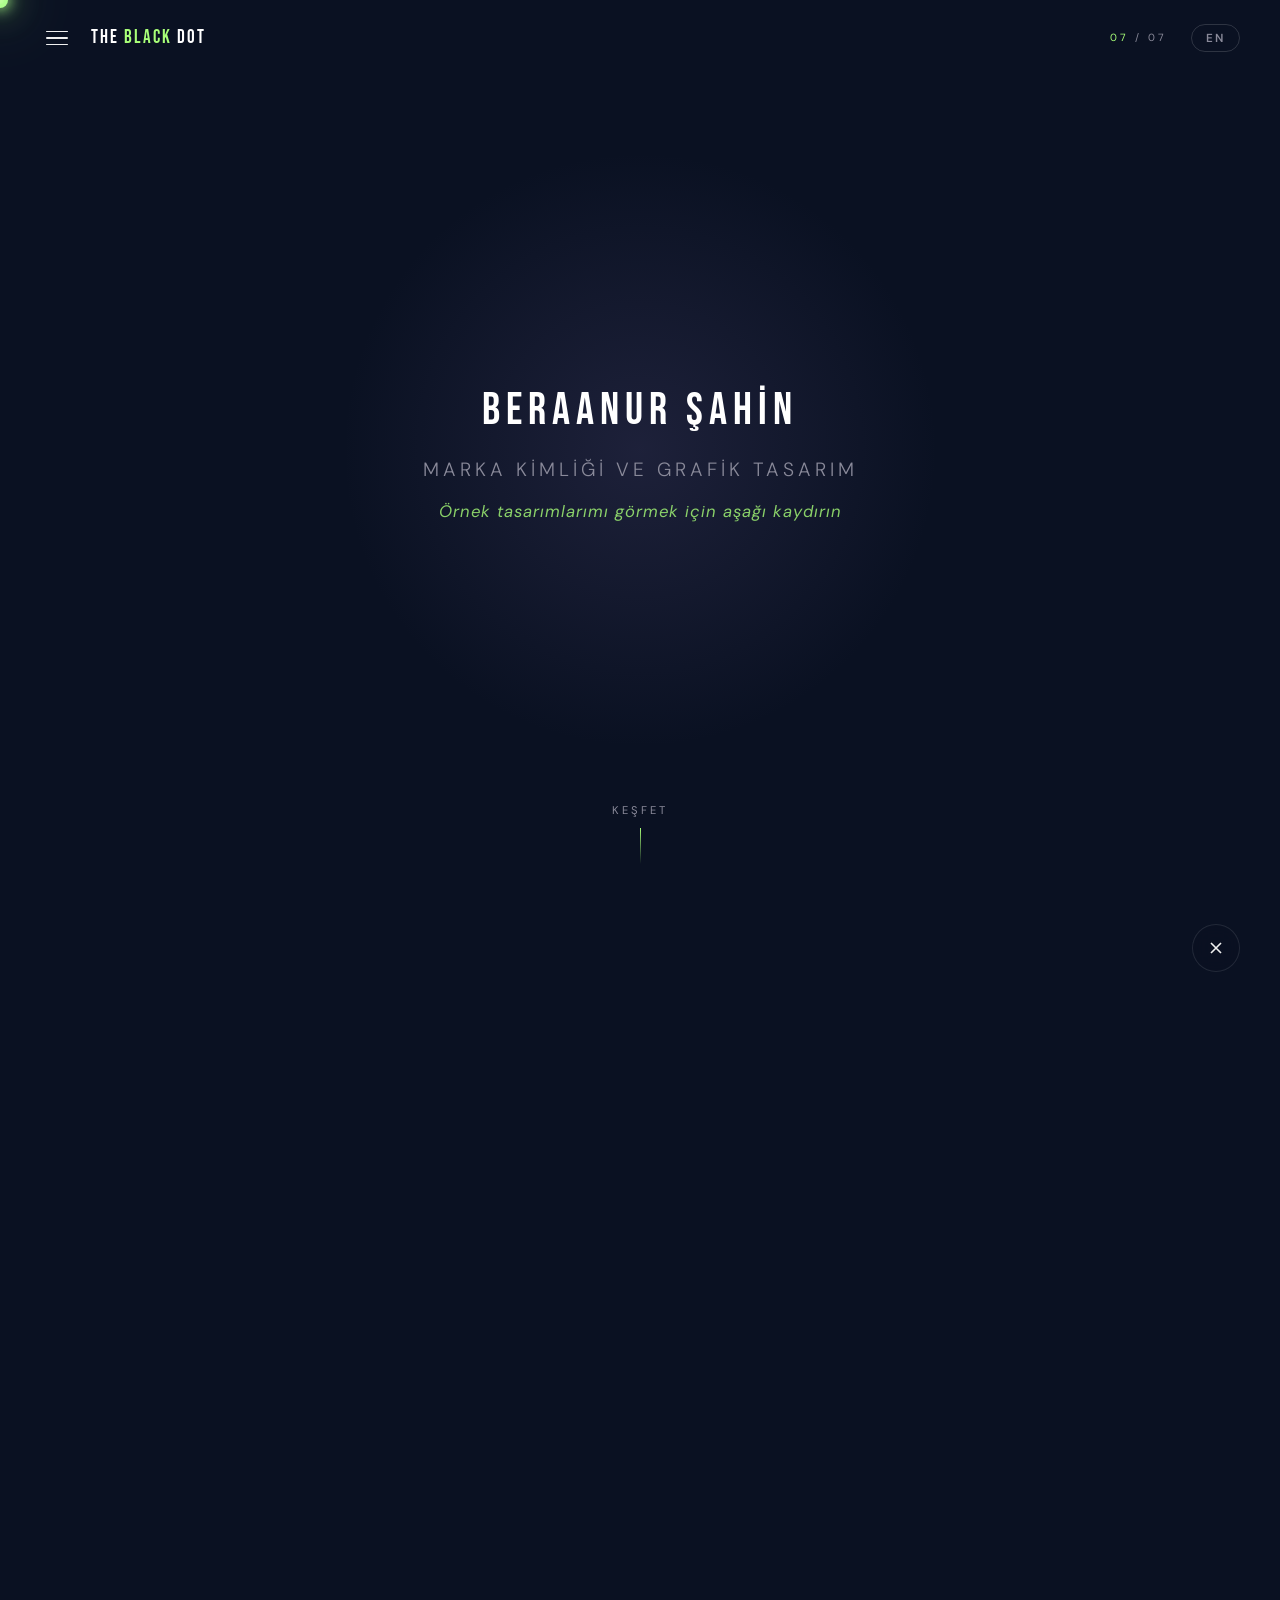
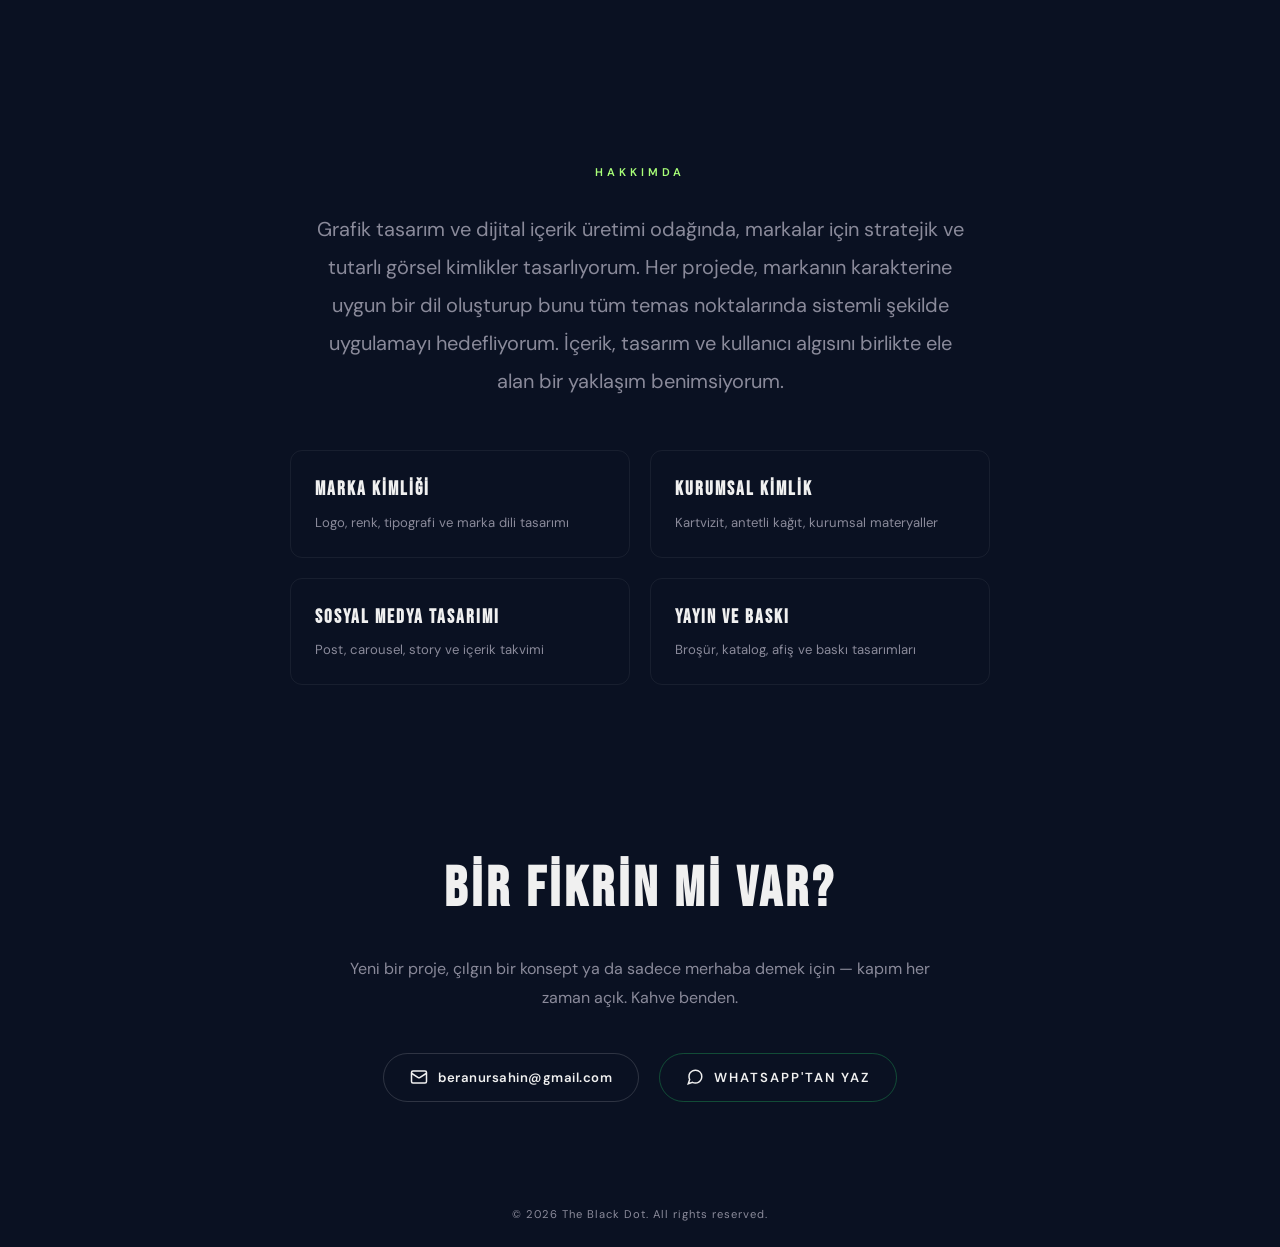
==== index.html @ 19436562 "Update index.html" ====
<!DOCTYPE html>
<html lang="tr">
<head>
  <meta charset="UTF-8">
  <meta name="viewport" content="width=device-width, initial-scale=1.0">

  <!-- SEO: Title -->
  <title>Beraanur Şahin | Sosyal Medya Yöneticisi &amp; Grafik Tasarımcı – The Black Dot</title>

  <!-- SEO: Meta description -->
  <meta name="description" content="Ankara merkezli freelance sosyal medya yöneticisi &amp; grafik tasarımcı. Marka kimliği, logo, sosyal medya içerik tasarımı ve yönetimi. Portfolyomu keşfet.">

  <!-- SEO: Canonical -->
  <link rel="canonical" href="https://theblackdot.work">
  <meta property="og:title" content="Beraanur Şahin | Sosyal Medya Yöneticisi &amp; Grafik Tasarımcı – The Black Dot">
  <meta property="og:description" content="Ankara merkezli freelance sosyal medya yöneticisi &amp; grafik tasarımcı. Marka kimliği, logo, sosyal medya içerik tasarımı ve yönetimi.">
  <meta property="og:type" content="website">
  <meta property="og:url" content="https://theblackdot.work">
  <meta property="og:image" content="https://theblackdot.work/logo.png">
  <meta name="twitter:card" content="summary_large_image">
  <meta name="twitter:title" content="Beraanur Şahin | Sosyal Medya Yöneticisi &amp; Grafik Tasarımcı – The Black Dot">
  <meta name="twitter:description" content="Ankara merkezli freelance sosyal medya yöneticisi &amp; grafik tasarımcı. Marka kimliği, logo, sosyal medya içerik tasarımı ve yönetimi.">
  <meta name="twitter:image" content="https://theblackdot.work/logo.png">

  <!-- SEO: JSON-LD Schema -->
  <script type="application/ld+json">
  {
    "@context": "https://schema.org",
    "@type": "Person",
    "name": "Beraanur Şahin",
    "jobTitle": "Sosyal Medya Yöneticisi & Grafik Tasarımcı",
    "brand": { "@type": "Brand", "name": "The Black Dot" },
    "url": "https://theblackdot.work",
    "email": "beranursahin@gmail.com",
    "areaServed": ["Ankara", "Türkiye", "Remote / Worldwide"],
    "knowsAbout": [
      "Marka Kimliği", "Logo Tasarımı", "Sosyal Medya Yönetimi",
      "Grafik Tasarım", "Sosyal Medya Tasarımı", "İçerik Üretimi",
      "Adobe", "Midjourney", "Adobe Firefly", "AI Destekli Tasarım"
    ]
  }
  </script>

  <link rel="icon" type="image/png" href="logo.png">
  <link rel="stylesheet" href="style.css">
</head>
<body>

<!-- SEO: Görünmez H1 -->
<h1 class="sr-only">Beraanur Şahin — Sosyal Medya Yöneticisi &amp; Grafik Tasarımcı | The Black Dot</h1>

<!-- TOP BAR -->
<nav class="top-bar" id="topBar">
  <div class="top-bar-left">
    <button class="menu-btn" id="menuBtn" aria-label="Menü">
      <span class="menu-line"></span>
      <span class="menu-line"></span>
      <span class="menu-line"></span>
    </button>
    <div class="top-bar-logo" id="topBarLogo"><span style="color: #fff;">THE </span>BLACK<span style="color: #fff;"> DOT</span></div>
  </div>
  <div class="top-bar-right">
    <div class="project-counter" id="projectCounter"><span>01</span> / 06</div>
    <button class="lang-toggle" id="langToggle" aria-label="Change language">EN</button>
  </div>
</nav>

<!-- NAV DRAWER -->
<div class="nav-drawer" id="navDrawer">
  <div class="nav-drawer-inner">
    <div class="nav-brand">THE <span>BLACK</span> DOT</div>
    <nav class="nav-links">
      <a class="nav-link" href="#hero" onclick="navTo('hero')" data-tr="Ana Sayfa" data-en="Home">Ana Sayfa</a>
      <a class="nav-link" href="#about" onclick="navTo('about')" data-tr="Hakkımda" data-en="About">Hakkımda</a>
      <div class="nav-group">
        <button class="nav-link nav-group-toggle" id="projectsToggle" data-tr="Projeler" data-en="Projects">Projeler</button>
        <div class="nav-sublinks" id="navSublinks">
          <a class="nav-sublink" onclick="navToProject(0)">The White T-Shirt</a>
          <a class="nav-sublink" onclick="navToProject(1)">Vortify Media</a>
          <a class="nav-sublink" onclick="navToProject(2)">Şoför Go</a>
          <a class="nav-sublink" onclick="navToProject(3)">The Little Black Book</a>
          <a class="nav-sublink" onclick="navToProject(4)">Parfüm Mutfağı</a>
          <a class="nav-sublink" onclick="navToProject(5)">Şarkı Kapakları</a>
        </div>
      </div>
      <a class="nav-link" href="#contact" onclick="navTo('contact')" data-tr="İletişim" data-en="Contact">İletişim</a>
    </nav>
    <div class="nav-footer">
      <a href="mailto:beranursahin@gmail.com" class="nav-email">beranursahin@gmail.com</a>
    </div>
  </div>
</div>
<div class="nav-overlay" id="navOverlay" onclick="closeNav()"></div>

<!-- HERO -->
<section class="hero" id="hero">
  <div class="hero-brand-topleft">
    <span>THE </span><span class="hero-brand-black">BLACK</span><span> DOT</span>
  </div>
  <div class="hero-content">
    <img src="logo.png" alt="The Black Dot logo — Beraanur Şahin grafik tasarım" class="hero-logo" onerror="this.style.display='none'">
    <p class="hero-name">Beraanur Şahin</p>
    <p class="hero-subtitle" data-tr="Marka kimliği ve grafik tasarım" data-en="Brand identity &amp; graphic design">Marka kimliği ve grafik tasarım</p>
    <p class="hero-quote" data-tr="Örnek tasarımlarımı görmek için aşağı kaydırın" data-en="Scroll down to see my work">Örnek tasarımlarımı görmek için aşağı kaydırın</p>
  </div>
  <div class="hero-scroll-hint">
    <span data-tr="Keşfet" data-en="Explore">Keşfet</span>
    <div class="scroll-line"></div>
  </div>
</section>

<!-- SCROLL SPACER -->
<div class="horizontal-spacer" id="horizontalSpacer"></div>

<!-- FIXED HORIZONTAL CONTAINER -->
<div class="horizontal-container" id="horizontalContainer">
  <div class="horizontal-track" id="horizontalTrack">

    <!-- 01: Wall Story -->
    <div class="project-card">
      <div class="project-card-inner">
        <div class="project-image-wrapper" onclick="openDetail(0)">
          <img src="wall.story.art/ana.png" alt="Wall Story sanat küratörlüğü ve görsel marka yönetimi — Beraanur Şahin" loading="eager">
          <div class="project-image-overlay"></div>
        </div>
        <div class="project-info">
          <span class="project-tag" data-tr="Kişisel Proje" data-en="Personal Project">Kişisel Proje</span>
          <h2 class="project-name">WALL STORY</h2>
          <p class="project-desc" data-tr="Kurduğum ve yaratıcı direktörlüğünü yaptığım, küratörlük yapılmış tablolar ve iç mekan estetiği üzerine inşa edilmiş bir sanat markası. Her post, mekan ile eserin uyumunu öne çıkaran tutarlı bir anlatıya katkıda bulunuyor." data-en="An art-focused brand I founded and directed, built around curated paintings and interior aesthetics. Each post contributes to a consistent narrative, positioning the brand as a curated visual experience rather than a product catalog.">Kurduğum ve yaratıcı direktörlüğünü yaptığım, küratörlük yapılmış tablolar ve iç mekan estetiği üzerine inşa edilmiş bir sanat markası. Her post, mekan ile eserin uyumunu öne çıkaran tutarlı bir anlatıya katkıda bulunuyor.</p>
          <ul class="project-work-list">
            <li data-tr="Marka Kuruluşu & Konumlandırma" data-en="Brand Creation & Positioning">Marka Kuruluşu & Konumlandırma</li>
            <li data-tr="Art Direction" data-en="Art Direction">Art Direction</li>
            <li data-tr="Görsel Küratörlük" data-en="Visual Curation">Görsel Küratörlük</li>
            <li data-tr="Sosyal Medya Stratejisi" data-en="Social Media Strategy">Sosyal Medya Stratejisi</li>
            <li data-tr="İçerik Tasarımı" data-en="Content Design">İçerik Tasarımı</li>
          </ul>
          <div class="project-palette">
            <div class="palette-dot" style="background:#25344F"><span class="tooltip">#25344F</span></div>
            <div class="palette-dot" style="background:#617891"><span class="tooltip">#617891</span></div>
            <div class="palette-dot" style="background:#D5B893"><span class="tooltip">#D5B893</span></div>
            <div class="palette-dot" style="background:#6F4D38"><span class="tooltip">#6F4D38</span></div>
            <div class="palette-dot" style="background:#632024"><span class="tooltip">#632024</span></div>
          </div>
          <button class="explore-btn" onclick="openDetail(0)" data-tr="Projeyi keşfet" data-en="Explore project">
            <span>Projeyi keşfet</span>
            <svg viewBox="0 0 24 24" fill="none" stroke="currentColor" stroke-width="2"><path d="M5 12h14M12 5l7 7-7 7"/></svg>
          </button>
        </div>
      </div>
    </div>

    <!-- 02: The White T-Shirt -->
    <div class="project-card">
      <div class="project-card-inner">
        <div class="project-image-wrapper" onclick="openDetail(1)">
          <img src="the.white.t-shirt.co/ana.jpg" alt="The White T-Shirt sosyal medya içerik tasarımı — Beraanur Şahin" loading="eager">
          <div class="project-image-overlay"></div>
        </div>
        <div class="project-info">
          <span class="project-tag" data-tr="Kişisel Proje" data-en="Personal Project">Kişisel Proje</span>
          <h2 class="project-name">THE WHITE T-SHIRT</h2>
          <p class="project-desc" data-tr="Minimal bir t-shirt markası için sosyal medya içerik tasarımı. Sade, güçlü ve tutarlı görsel dil." data-en="Social media content design for a minimal t-shirt brand. Clean, bold, and consistent visual language.">Minimal bir t-shirt markası için sosyal medya içerik tasarımı. Sade, güçlü ve tutarlı görsel dil.</p>
          <ul class="project-work-list">
            <li data-tr="Sosyal Medya" data-en="Social Media">Sosyal Medya</li>
            <li data-tr="İçerik Üretimi" data-en="Content Creation">İçerik Üretimi</li>
            <li data-tr="Görsel Kimlik" data-en="Visual Identity">Görsel Kimlik</li>
          </ul>
          <div class="project-palette">
            <div class="palette-dot" style="background:#FFFFFF;border-color:rgba(0,0,0,0.2)"><span class="tooltip">#FFFFFF</span></div>
            <div class="palette-dot" style="background:#1A1A1A"><span class="tooltip">#1A1A1A</span></div>
            <div class="palette-dot" style="background:#BFBFBF"><span class="tooltip">#BFBFBF</span></div>
          </div>
          <button class="explore-btn" onclick="openDetail(1)" data-tr="Projeyi keşfet" data-en="Explore project">
            <span>Projeyi keşfet</span>
            <svg viewBox="0 0 24 24" fill="none" stroke="currentColor" stroke-width="2"><path d="M5 12h14M12 5l7 7-7 7"/></svg>
          </button>
        </div>
      </div>
    </div>

    <!-- 02: Vortify Media -->
    <div class="project-card">
      <div class="project-card-inner">
        <div class="project-image-wrapper" onclick="openDetail(2)">
          <img src="vortify/ana.jpg" alt="Vortify Media sosyal medya ve carousel tasarımı — Beraanur Şahin" loading="eager">
          <div class="project-image-overlay"></div>
        </div>
        <div class="project-info">
          <span class="project-tag" data-tr="Müşteri Projesi — Reklam Ajansı" data-en="Client Project — Advertising Agency">Müşteri Projesi — Reklam Ajansı</span>
          <h2 class="project-name">VORTIFY MEDIA</h2>
          <p class="project-desc" data-tr="Dijital büyüme için yaratıcı içerik çözümleri. İçerik yazımı, post tasarımı, içerik takvimi ve hesap yönetimi." data-en="Creative content solutions for digital growth. Content writing, post design, content calendar, and account management.">Dijital büyüme için yaratıcı içerik çözümleri. İçerik yazımı, post tasarımı, içerik takvimi ve hesap yönetimi.</p>
          <ul class="project-work-list">
            <li data-tr="Sosyal Medya" data-en="Social Media">Sosyal Medya</li>
            <li data-tr="Carousel Tasarımı" data-en="Carousel Design">Carousel Tasarımı</li>
            <li data-tr="Baskı/Yayın" data-en="Print/Publication">Baskı/Yayın</li>
            <li data-tr="İçerik Üretimi" data-en="Content Creation">İçerik Üretimi</li>
          </ul>
          <div class="project-palette">
            <div class="palette-dot" style="background:#41210A"><span class="tooltip">#41210A</span></div>
            <div class="palette-dot" style="background:#6A607D"><span class="tooltip">#6A607D</span></div>
            <div class="palette-dot" style="background:#4E73AD"><span class="tooltip">#4E73AD</span></div>
            <div class="palette-dot" style="background:#BFD8F2"><span class="tooltip">#BFD8F2</span></div>
            <div class="palette-dot" style="background:#F3F5F2"><span class="tooltip">#F3F5F2</span></div>
          </div>
          <button class="explore-btn" onclick="openDetail(2)" data-tr="Projeyi keşfet" data-en="Explore project">
            <span>Projeyi keşfet</span>
            <svg viewBox="0 0 24 24" fill="none" stroke="currentColor" stroke-width="2"><path d="M5 12h14M12 5l7 7-7 7"/></svg>
          </button>
        </div>
      </div>
    </div>

    <!-- 03: Şoför Go -->
    <div class="project-card">
      <div class="project-card-inner">
        <div class="project-image-wrapper" onclick="openDetail(3)">
          <img src="sofor-go/ana.jpg" alt="Şoför Go marka kimliği ve logo tasarımı — Beraanur Şahin" loading="eager">
          <div class="project-image-overlay"></div>
        </div>
        <div class="project-info">
          <span class="project-tag" data-tr="Müşteri Projesi — Profesyonel Şoför Hizmeti" data-en="Client Project — Professional Driver Service">Müşteri Projesi — Profesyonel Şoför Hizmeti</span>
          <h2 class="project-name">ŞOFÖR GO</h2>
          <p class="project-desc" data-tr="Aracın sende, Sürüş bizde. Full marka kimliği: logo, renk, tipografi, sosyal medya şablonları, app UI ve kurumsal kimlik." data-en="Your car, our drive. Full brand identity: logo, color, typography, social media templates, app UI, and corporate identity.">Aracın sende, Sürüş bizde. Full marka kimliği: logo, renk, tipografi, sosyal medya şablonları, app UI ve kurumsal kimlik.</p>
          <ul class="project-work-list">
            <li data-tr="Logo Tasarımı" data-en="Logo Design">Logo Tasarımı</li>
            <li data-tr="Marka Kimliği" data-en="Brand Identity">Marka Kimliği</li>
            <li data-tr="Sosyal Medya" data-en="Social Media">Sosyal Medya</li>
            <li>App UI</li>
          </ul>
          <div class="project-palette">
            <div class="palette-dot" style="background:#F5F6FB"><span class="tooltip">#F5F6FB</span></div>
            <div class="palette-dot" style="background:#A7A6AB"><span class="tooltip">#A7A6AB</span></div>
            <div class="palette-dot" style="background:#A927E7"><span class="tooltip">#A927E7</span></div>
            <div class="palette-dot" style="background:#180934"><span class="tooltip">#180934</span></div>
            <div class="palette-dot" style="background:#6620F0"><span class="tooltip">#6620F0</span></div>
          </div>
          <button class="explore-btn" onclick="openDetail(3)" data-tr="Projeyi keşfet" data-en="Explore project">
            <span>Projeyi keşfet</span>
            <svg viewBox="0 0 24 24" fill="none" stroke="currentColor" stroke-width="2"><path d="M5 12h14M12 5l7 7-7 7"/></svg>
          </button>
        </div>
      </div>
    </div>

    <!-- 04: TLBB -->
    <div class="project-card">
      <div class="project-card-inner">
        <div class="project-image-wrapper" onclick="openDetail(4)">
          <img src="thelittleblackbook/ana.jpg" alt="The Little Black Book Bodrum sosyal medya ve editorial tasarım — Beraanur Şahin" loading="eager">
          <div class="project-image-overlay"></div>
        </div>
        <div class="project-info">
          <span class="project-tag" data-tr="Müşteri Projesi — Lifestyle İçerik Markası" data-en="Client Project — Lifestyle Content Brand">Müşteri Projesi — Lifestyle İçerik Markası</span>
          <h2 class="project-name">THE LITTLE BLACK BOOK</h2>
          <p class="project-desc" data-tr="Bodrum'daki seçili mekan ve deneyimleri kürate eden lifestyle içerik markası. Minimal ve rafine estetik yaklaşım." data-en="A lifestyle content brand curating select venues and experiences in Bodrum. Minimal and refined aesthetic approach.">Bodrum'daki seçili mekan ve deneyimleri kürate eden lifestyle içerik markası. Minimal ve rafine estetik yaklaşım.</p>
          <ul class="project-work-list">
            <li data-tr="İçerik Kurgusu" data-en="Content Strategy">İçerik Kurgusu</li>
            <li data-tr="Görsel Kimlik" data-en="Visual Identity">Görsel Kimlik</li>
            <li data-tr="Sosyal Medya" data-en="Social Media">Sosyal Medya</li>
            <li data-tr="Editorial Tasarım" data-en="Editorial Design">Editorial Tasarım</li>
          </ul>
          <div class="project-palette">
            <div class="palette-dot" style="background:#FFFFFF;border-color:rgba(0,0,0,0.2)"><span class="tooltip">#FFFFFF</span></div>
            <div class="palette-dot" style="background:#000000"><span class="tooltip">#000000</span></div>
            <div class="palette-dot" style="background:#E42B91"><span class="tooltip">#E42B91</span></div>
          </div>
          <button class="explore-btn" onclick="openDetail(4)" data-tr="Projeyi keşfet" data-en="Explore project">
            <span>Projeyi keşfet</span>
            <svg viewBox="0 0 24 24" fill="none" stroke="currentColor" stroke-width="2"><path d="M5 12h14M12 5l7 7-7 7"/></svg>
          </button>
        </div>
      </div>
    </div>

    <!-- 05: Parfüm Mutfağı -->
    <div class="project-card">
      <div class="project-card-inner">
        <div class="project-image-wrapper" onclick="openDetail(5)">
          <img src="parfum/ana.jpg" alt="Parfüm Mutfağı ürün görseli ve sosyal medya tasarımı — Beraanur Şahin" loading="eager">
          <div class="project-image-overlay"></div>
        </div>
        <div class="project-info">
          <span class="project-tag" data-tr="Müşteri Projesi — Parfüm Markası" data-en="Client Project — Perfume Brand">Müşteri Projesi — Parfüm Markası</span>
          <h2 class="project-name">PARFÜM MUTFAĞI</h2>
          <p class="project-desc" data-tr="Premium ve sade görsel dil ile ürün fotoğraf konseptleri ve sosyal medya içerik tasarımı. AI destekli görsel üretim." data-en="Product photography concepts and social media content design with a premium, clean visual language. AI-assisted visual production.">Premium ve sade görsel dil ile ürün fotoğraf konseptleri ve sosyal medya içerik tasarımı. AI destekli görsel üretim.</p>
          <ul class="project-work-list">
            <li data-tr="Ürün Görselleri" data-en="Product Visuals">Ürün Görselleri</li>
            <li data-tr="Sosyal Medya" data-en="Social Media">Sosyal Medya</li>
            <li data-tr="AI Konsept" data-en="AI Concept">AI Konsept</li>
            <li data-tr="İçerik Kurgusu" data-en="Content Strategy">İçerik Kurgusu</li>
          </ul>
          <div class="project-palette">
            <div class="palette-dot" style="background:#719A73"><span class="tooltip">#719A73</span></div>
            <div class="palette-dot" style="background:#003A35"><span class="tooltip">#003A35</span></div>
            <div class="palette-dot" style="background:#001F27"><span class="tooltip">#001F27</span></div>
            <div class="palette-dot" style="background:#1F73C2"><span class="tooltip">#1F73C2</span></div>
          </div>
          <button class="explore-btn" onclick="openDetail(5)" data-tr="Projeyi keşfet" data-en="Explore project">
            <span>Projeyi keşfet</span>
            <svg viewBox="0 0 24 24" fill="none" stroke="currentColor" stroke-width="2"><path d="M5 12h14M12 5l7 7-7 7"/></svg>
          </button>
        </div>
      </div>
    </div>

    <!-- 06: Şarkı Kapakları -->
    <div class="project-card">
      <div class="project-card-inner">
        <div class="project-image-wrapper" onclick="openDetail(6)">
          <img src="sarki/sarki-kapagi-mockup/ana.png" alt="Şarkı kapakları — orijinal fotoğraf ve tipografi tasarımı — Beraanur Şahin" loading="eager">
          <div class="project-image-overlay"></div>
        </div>
        <div class="project-info">
          <span class="project-tag" data-tr="Kişisel Proje" data-en="Personal Project">Kişisel Proje</span>
          <h2 class="project-name">ŞARKI KAPAKLARI</h2>
          <p class="project-desc" data-tr="Orijinal fotoğraflar kullanılarak tasarlanan albüm kapakları. Her kapak, müziğin ruhunu görsel bir dile çeviriyor." data-en="Album covers designed using original photography. Each cover translates the spirit of the music into a visual language.">Orijinal fotoğraflar kullanılarak tasarlanan albüm kapakları. Her kapak, müziğin ruhunu görsel bir dile çeviriyor.</p>
          <ul class="project-work-list">
            <li data-tr="Albüm Kapağı" data-en="Album Cover">Albüm Kapağı</li>
            <li data-tr="Fotoğraf" data-en="Photography">Fotoğraf</li>
            <li data-tr="Tipografi" data-en="Typography">Tipografi</li>
          </ul>
          <div class="project-palette"></div>
          <button class="explore-btn" onclick="openDetail(6)" data-tr="Projeyi keşfet" data-en="Explore project">
            <span>Projeyi keşfet</span>
            <svg viewBox="0 0 24 24" fill="none" stroke="currentColor" stroke-width="2"><path d="M5 12h14M12 5l7 7-7 7"/></svg>
          </button>
        </div>
      </div>
    </div>

  </div>
</div>

<!-- BOTTOM SECTIONS -->
<div class="bottom-sections" id="bottomSections">
  <div class="progress-bar" id="progressBar"><div class="progress-fill" id="progressFill"></div></div>

  <section class="about-section reveal" id="about">
    <span class="section-label" data-tr="Hakkımda" data-en="About Me">Hakkımda</span>
    <p class="about-text" data-tr="Grafik tasarım ve dijital içerik üretimi odağında, markalar için stratejik ve tutarlı görsel kimlikler tasarlıyorum. Her projede, markanın karakterine uygun bir dil oluşturup bunu tüm temas noktalarında sistemli şekilde uygulamayı hedefliyorum. İçerik, tasarım ve kullanıcı algısını birlikte ele alan bir yaklaşım benimsiyorum." data-en="Focused on graphic design and digital content, I create strategic and consistent visual identities for brands. In every project, I aim to build a language true to the brand's character and apply it systematically across all touchpoints. I take a holistic approach that unites content, design, and user perception.">Grafik tasarım ve dijital içerik üretimi odağında, markalar için stratejik ve tutarlı görsel kimlikler tasarlıyorum. Her projede, markanın karakterine uygun bir dil oluşturup bunu tüm temas noktalarında sistemli şekilde uygulamayı hedefliyorum. İçerik, tasarım ve kullanıcı algısını birlikte ele alan bir yaklaşım benimsiyorum.</p>
    <div class="services-grid">
      <div class="service-item">
        <h4 data-tr="Marka Kimliği" data-en="Brand Identity">Marka Kimliği</h4>
        <p data-tr="Logo, renk, tipografi ve marka dili tasarımı" data-en="Logo, color, typography, and brand language design">Logo, renk, tipografi ve marka dili tasarımı</p>
      </div>
      <div class="service-item">
        <h4 data-tr="Kurumsal Kimlik" data-en="Corporate Identity">Kurumsal Kimlik</h4>
        <p data-tr="Kartvizit, antetli kağıt, kurumsal materyaller" data-en="Business cards, letterheads, corporate materials">Kartvizit, antetli kağıt, kurumsal materyaller</p>
      </div>
      <div class="service-item">
        <h4 data-tr="Sosyal Medya Tasarımı" data-en="Social Media Design">Sosyal Medya Tasarımı</h4>
        <p data-tr="Post, carousel, story ve içerik takvimi" data-en="Posts, carousels, stories, and content calendars">Post, carousel, story ve içerik takvimi</p>
      </div>
      <div class="service-item">
        <h4 data-tr="Yayın ve Baskı" data-en="Print &amp; Publication">Yayın ve Baskı</h4>
        <p data-tr="Broşür, katalog, afiş ve baskı tasarımları" data-en="Brochures, catalogs, posters, and print designs">Broşür, katalog, afiş ve baskı tasarımları</p>
      </div>
    </div>
  </section>

  <section class="contact-section reveal" id="contact">
    <h2 class="contact-title" data-tr="BİR FİKRİN Mİ VAR?" data-en="GOT AN IDEA?">BİR FİKRİN Mİ VAR?</h2>
    <p class="contact-subtitle" data-tr="Yeni bir proje, çılgın bir konsept ya da sadece merhaba demek için — kapım her zaman açık. Kahve benden." data-en="A new project, a wild concept, or just to say hi — my door is always open. Coffee's on me.">Yeni bir proje, çılgın bir konsept ya da sadece merhaba demek için — kapım her zaman açık. Kahve benden.</p>
    <div class="contact-links">
      <a href="mailto:beranursahin@gmail.com" class="contact-link">
        <svg viewBox="0 0 24 24" fill="none" stroke="currentColor" stroke-width="2"><rect x="2" y="4" width="20" height="16" rx="2"/><path d="m22 7-8.97 5.7a1.94 1.94 0 0 1-2.06 0L2 7"/></svg>
        <span>beranursahin@gmail.com</span>
      </a>
      <a href="https://wa.me/905305240510" class="contact-link contact-link-whatsapp" target="_blank" rel="noopener">
        <svg viewBox="0 0 24 24" fill="none" stroke="currentColor" stroke-width="2"><path d="M21 11.5a8.38 8.38 0 0 1-.9 3.8 8.5 8.5 0 0 1-7.6 4.7 8.38 8.38 0 0 1-3.8-.9L3 21l1.9-5.7a8.38 8.38 0 0 1-.9-3.8 8.5 8.5 0 0 1 4.7-7.6 8.38 8.38 0 0 1 3.8-.9h.5a8.48 8.48 0 0 1 8 8v.5z"/></svg>
        <span data-tr="WhatsApp'tan yaz" data-en="Message on WhatsApp">WhatsApp'tan yaz</span>
      </a>
    </div>
  </section>

  <footer class="footer"><p>&copy; 2026 The Black Dot. All rights reserved.</p></footer>
</div>

<!-- DETAIL OVERLAY -->
<div class="project-detail" id="projectDetail">
  <button class="detail-close" onclick="closeDetail()" aria-label="Close">
    <svg viewBox="0 0 24 24" fill="none" stroke="currentColor" stroke-width="2"><path d="M18 6 6 18M6 6l12 12"/></svg>
  </button>
  <div id="detailContent"></div>
</div>

<!-- LIGHTBOX -->
<div class="lightbox" id="lightbox">
  <button class="lightbox-close" onclick="closeLightbox()" aria-label="Close">
    <svg viewBox="0 0 24 24" fill="none" stroke="currentColor" stroke-width="2"><path d="M18 6 6 18M6 6l12 12"/></svg>
  </button>
  <button class="lightbox-nav lightbox-prev" onclick="navigateLightbox(-1)" aria-label="Previous">
    <svg viewBox="0 0 24 24" fill="none" stroke="currentColor" stroke-width="2"><path d="M15 18l-6-6 6-6"/></svg>
  </button>
  <img id="lightboxImg" alt="" loading="lazy">
  <button class="lightbox-nav lightbox-next" onclick="navigateLightbox(1)" aria-label="Next">
    <svg viewBox="0 0 24 24" fill="none" stroke="currentColor" stroke-width="2"><path d="M9 18l6-6-6-6"/></svg>
  </button>
</div>

<script src="script.js"></script>
</body>
</html>
---- style.css ----
/* THE BLACK DOT — Portfolio Styles */
@import url('https://fonts.googleapis.com/css2?family=Bebas+Neue&family=DM+Sans:ital,opsz,wght@0,9..40,300;0,9..40,400;0,9..40,500;0,9..40,600;0,9..40,700;1,9..40,400&display=swap');

:root {
  --bg: #585081;
  --dark: #0a1122;
  --neon: #a8ff78;
  --neon-dim: rgba(168,255,120,0.12);
  --neon-glow: rgba(168,255,120,0.4);
  --whatsapp: #25D366;
  --whatsapp-dim: rgba(37,211,102,0.12);
  --white: #f0f0f0;
  --white-pure: #fff;
  --gray: #8a8a9a;
  --font-h: 'Bebas Neue', sans-serif;
  --font-b: 'DM Sans', sans-serif;
  --ease: cubic-bezier(0.25,0.46,0.45,0.94);
}

*,*::before,*::after{margin:0;padding:0;box-sizing:border-box}
html{-webkit-font-smoothing:antialiased;scroll-behavior:smooth;cursor:none}
body{font-family:var(--font-b);background:var(--dark);color:var(--white);line-height:1.6;cursor:none}
img{max-width:100%;height:auto;display:block}
a{color:inherit;text-decoration:none;cursor:none}
button{border:none;background:none;cursor:none;font-family:inherit;color:inherit}
ul,ol{list-style:none}

/* SEO: Görünmez H1 */
.sr-only{
  position:absolute;width:1px;height:1px;
  overflow:hidden;clip:rect(0,0,0,0);white-space:nowrap;
}

/* Firefly cursor */
.firefly{
  position:fixed;pointer-events:none;z-index:9999;
  width:16px;height:16px;border-radius:50%;
  background:var(--neon);
  box-shadow:0 0 12px 4px rgba(168,255,120,0.5),0 0 30px 10px rgba(168,255,120,0.2),0 0 60px 20px rgba(168,255,120,0.08);
  transform:translate(-50%,-50%);
  transition:width 0.3s ease,height 0.3s ease,box-shadow 0.3s ease;
  mix-blend-mode:screen;
}
.firefly.hover{
  width:28px;height:28px;
  box-shadow:0 0 20px 8px rgba(168,255,120,0.6),0 0 50px 18px rgba(168,255,120,0.3),0 0 80px 30px rgba(168,255,120,0.1);
}
.firefly-trail{
  position:fixed;pointer-events:none;z-index:9998;
  width:8px;height:8px;border-radius:50%;
  background:rgba(168,255,120,0.3);
  box-shadow:0 0 8px 2px rgba(168,255,120,0.15);
  transform:translate(-50%,-50%);
  mix-blend-mode:screen;
  transition:opacity 0.6s ease;
}
::selection{background:var(--neon);color:var(--dark)}
::-webkit-scrollbar{width:4px}
::-webkit-scrollbar-track{background:var(--dark)}
::-webkit-scrollbar-thumb{background:var(--bg);border-radius:4px}

/* ===== TOP BAR ===== */
.top-bar {
  position:fixed;top:0;left:0;right:0;z-index:1000;
  display:flex;justify-content:space-between;align-items:center;
  padding:20px 40px;pointer-events:none;
  transition:background 0.6s var(--ease),padding 0.4s var(--ease);
}
.top-bar>* {pointer-events:auto}
.top-bar.scrolled {
  background:rgba(10,17,34,0.92);
  backdrop-filter:blur(20px);-webkit-backdrop-filter:blur(20px);
  padding:14px 40px;
}
.top-bar-left {
  display: flex;
  align-items: center;
  gap: 15px; 
} /* HATA BURADAYDI: Kapatma parantezi eklendi ve / işareti silindi */

.top-bar-logo {
  font-family: var(--font-h);
  font-size: 1.2rem;
  letter-spacing: 2px;
  color: var(--neon);
  opacity: 1 !important;
  display: block !important; 
  margin: 0; /* HATA BURADAYDI: Noktalı virgül eklendi */
  pointer-events: none; 
}
.top-bar-logo.visible{opacity:1}
.top-bar-right{display:flex;align-items:center;gap:24px}

/* ===== PROJECT COUNTER ===== */
.project-counter{
  font-size:0.65rem;letter-spacing:3px;color:var(--gray);
  opacity:0;transition:opacity 0.6s var(--ease);
  white-space:nowrap;
}
.project-counter.visible{opacity:1}
.project-counter span{color:var(--neon)}

/* ===== LANG TOGGLE ===== */
.lang-toggle{
  font-size:0.73rem;font-weight:600;letter-spacing:2px;
  color:var(--gray);padding:5px 14px;
  border:1px solid rgba(255,255,255,0.15);border-radius:20px;
  transition:all 0.2s ease;
}
.lang-toggle:hover{color:var(--neon);border-color:var(--neon)}

/* ===== HAMBURGER MENU ===== */
.menu-btn{
  display:flex;flex-direction:column;justify-content:center;gap:5px;
  width:36px;height:36px;padding:6px;border-radius:8px;
  transition:background 0.2s ease;
}
.menu-btn:hover{background:rgba(168,255,120,0.08);}
.menu-line{
  display:block;width:22px;height:1.5px;
  background:var(--white);border-radius:2px;
  transition:all 0.35s cubic-bezier(0.25,0.46,0.45,0.94);
  transform-origin:center;
}
.menu-btn.open .menu-line:nth-child(1){transform:translateY(6.5px) rotate(45deg);}
.menu-btn.open .menu-line:nth-child(2){opacity:0;transform:scaleX(0);}
.menu-btn.open .menu-line:nth-child(3){transform:translateY(-6.5px) rotate(-45deg);}

/* ===== NAV OVERLAY ===== */
.nav-overlay{
  position:fixed;inset:0;z-index:1500;
  background:rgba(10,17,34,0.6);
  backdrop-filter:blur(4px);
  opacity:0;pointer-events:none;
  transition:opacity 0.4s ease;
}
.nav-overlay.open{opacity:1;pointer-events:auto;}

/* ===== NAV DRAWER ===== */
.nav-drawer{
  position:fixed;top:0;left:0;
  width:300px;height:100vh;z-index:1600;
  background:var(--dark);
  border-right:1px solid rgba(168,255,120,0.1);
  transform:translateX(-100%);
  transition:transform 0.45s cubic-bezier(0.65,0,0.35,1);
  display:flex;flex-direction:column;
}
.nav-drawer.open{transform:translateX(0);}

.nav-drawer-inner{
  display:flex;flex-direction:column;
  height:100%;
  padding:100px 36px 40px;
}
.nav-brand{
  font-family:var(--font-h);font-size:1rem;letter-spacing:4px;
  color:var(--white-pure);
  margin-bottom:36px;
}
.nav-brand span{color:var(--neon);}

.nav-links{
  display:flex;flex-direction:column;gap:0;flex:1;
}
.nav-link{
  font-family:var(--font-b);font-size:0.95rem;font-weight:500;letter-spacing:2px;
  color:var(--gray);text-align:left;padding:14px 0;
  border-bottom:1px solid rgba(255,255,255,0.05);
  transition:color 0.2s ease, padding-left 0.2s ease;
  display:block;text-transform:uppercase;
}
.nav-link:hover{color:var(--neon);padding-left:6px;}
.nav-group{display:flex;flex-direction:column;}
.nav-group-toggle{
  font-family:var(--font-b);font-size:0.95rem;font-weight:500;letter-spacing:2px;
  color:var(--gray);text-align:left;padding:14px 0;
  border-bottom:1px solid rgba(255,255,255,0.05);
  transition:color 0.2s ease;text-transform:uppercase;
  display:flex;align-items:center;gap:10px;
}
.nav-group-toggle:hover{color:var(--neon);}
.nav-group-toggle::after{
  content:'';display:inline-block;
  width:6px;height:6px;
  border-right:1.5px solid currentColor;
  border-bottom:1.5px solid currentColor;
  transform:rotate(45deg);
  transition:transform 0.3s ease;margin-top:-2px;
}
.nav-group-toggle.expanded::after{transform:rotate(-135deg);margin-top:2px;}

.nav-sublinks{
  display:flex;flex-direction:column;overflow:hidden;
  max-height:0;transition:max-height 0.4s ease;padding-left:12px;
}
.nav-sublinks.open{max-height:320px;}
.nav-sublink{
  font-size:0.75rem;font-weight:400;letter-spacing:1.5px;
  text-transform:uppercase;color:var(--gray);
  padding:10px 0;border-bottom:1px solid rgba(255,255,255,0.03);
  transition:color 0.2s ease, padding-left 0.2s ease;cursor:pointer;
}
.nav-sublink:hover{color:var(--neon);padding-left:4px;}

.nav-footer{
  padding-top:24px;border-top:1px solid rgba(255,255,255,0.06);
}
.nav-email{
  font-size:0.7rem;letter-spacing:0.5px;color:var(--gray);
  transition:color 0.2s ease;
}
.nav-email:hover{color:var(--neon);}

/* ===== HERO ===== */
.hero{
  height:100vh;height:100dvh;display:flex;flex-direction:column;
  justify-content:center;align-items:center;
  position:relative;background:var(--dark);overflow:hidden;
}
.hero::before{
  content:'';position:absolute;top:50%;left:50%;
  width:600px;height:600px;transform:translate(-50%,-50%);
  background:radial-gradient(circle,var(--bg) 0%,transparent 70%);
  opacity:0.25;pointer-events:none;
}
.hero-brand-topleft{
  position:absolute;top:72px;left:100px;z-index:3;
  font-family:var(--font-h);font-size:1.3rem;letter-spacing:4px;
  color:var(--white-pure);
  opacity:0;animation:fadeUp 0.8s ease forwards 0.2s;
  display:none;
}
.hero-brand-black{color:var(--neon)}

.hero-content{
  text-align:center;z-index:2;
  opacity:0;transform:translateY(20px);
  animation:fadeUp 0.8s ease forwards 0.4s;
}
@keyframes fadeUp{to{opacity:1;transform:translateY(0)}}

.hero-logo{
  width:220px;height:220px;margin:0 auto 18px;
  object-fit:contain;
  animation:spinGlow 20s linear infinite;
  filter:drop-shadow(0 0 12px rgba(168,255,120,0.2));
}
@keyframes spinGlow{
  0%{transform:rotate(0deg);filter:drop-shadow(0 0 12px rgba(168,255,120,0.2))}
  50%{filter:drop-shadow(0 0 24px rgba(168,255,120,0.4))}
  100%{transform:rotate(360deg);filter:drop-shadow(0 0 12px rgba(168,255,120,0.2))}
}

.hero-name{
  font-family:var(--font-h);font-size:clamp(2rem,3.5vw,3rem);
  letter-spacing:6px;color:var(--white-pure);margin-bottom:8px;
  text-transform:uppercase;
}
.hero-subtitle{
  font-size:clamp(1rem,1.5vw,1.3rem);font-weight:300;
  letter-spacing:4px;color:var(--gray);text-transform:uppercase;
  margin-bottom:12px;
}
.hero-quote{
  font-size:clamp(0.9rem,1.3vw,1.1rem);
  font-style:italic;color:var(--neon);letter-spacing:1px;opacity:0.8;
}
.hero-scroll-hint{
  position:absolute;bottom:36px;left:0;right:0;
  display:flex;flex-direction:column;align-items:center;gap:8px;
  opacity:0;animation:fadeUp 0.8s ease forwards 1.2s;
}
.hero-scroll-hint span{font-size:0.7rem;letter-spacing:3px;text-transform:uppercase;color:var(--gray)}
.scroll-line{
  width:1px;height:36px;
  background:linear-gradient(to bottom,var(--neon),transparent);
  animation:pulse 2s ease infinite;
}
@keyframes pulse{
  0%,100%{opacity:0.3;transform:scaleY(0.5)}
  50%{opacity:1;transform:scaleY(1)}
}

/* ===== HORIZONTAL SCROLL ===== */
.horizontal-spacer{/* height set by JS */}

/* GEÇİŞ DÜZELTMESİ: hero→horizontal ve horizontal→bottom ani görünüm sorunu
   opacity transition'a delay eklendi, her iki geçiş için de yumuşatma yapıldı */
.horizontal-container{
  position:fixed;top:0;left:0;width:100%;height:100vh;
  overflow:hidden;z-index:1;
  pointer-events:none;
  opacity:0;
  transition:opacity 0.5s var(--ease);
}
.horizontal-container.active{
  pointer-events:auto;
  opacity:1;
}

.horizontal-track{display:flex;height:100%;will-change:transform}

/* ===== PROGRESS BAR ===== */
.progress-bar{
  position:fixed;bottom:0;left:0;width:100%;height:3px;
  background:rgba(255,255,255,0.04);z-index:999;
  opacity:0;transition:opacity 0.6s var(--ease);
}
.progress-bar.visible{opacity:1}
.progress-fill{
  height:100%;background:var(--neon);width:0%;
  box-shadow:0 0 10px var(--neon-glow);
  transition:width 0.1s linear;
}

/* ===== PROJECT CARDS ===== */
.project-card{
  flex:0 0 85vw;height:100vh;
  display:flex;align-items:center;justify-content:center;
  padding:80px 40px 60px;
  position:relative;
}
.project-card:last-child{flex:0 0 100vw}
.project-card-inner{
  display:grid;grid-template-columns:1fr 1fr;gap:32px;
  width:100%;max-width:1200px;align-items:center;
}

.project-image-wrapper{
  position:relative;border-radius:14px;overflow:hidden;
  cursor:pointer;aspect-ratio:4/5;width:60%;
  transition:transform 0.4s var(--ease);
}
.project-image-wrapper:hover{transform:scale(1.02)}
.project-image-wrapper img{width:100%;height:100%;object-fit:cover}
.project-image-overlay{
  position:absolute;inset:0;
  background:linear-gradient(180deg,transparent 60%,rgba(10,17,34,0.4));
  pointer-events:none;
}

.project-info{
  display:flex;flex-direction:column;justify-content:center;align-items:flex-start;padding:20px 0;
}
.project-tag{
  font-size:0.7rem;font-weight:600;letter-spacing:3px;
  text-transform:uppercase;color:var(--neon);margin-bottom:16px;
}
.project-name{
  font-family:var(--font-h);font-size:clamp(2.2rem,4.5vw,4rem);
  letter-spacing:3px;line-height:1.1;margin-bottom:20px;
}
.project-desc{
  font-size:0.95rem;color:var(--gray);line-height:1.8;
  margin-bottom:24px;max-width:420px;
}
.project-work-list{display:flex;flex-wrap:wrap;gap:8px;margin-bottom:28px}
.project-work-list li{
  font-size:0.73rem;font-weight:500;letter-spacing:1px;
  padding:5px 13px;border:1px solid rgba(255,255,255,0.1);
  border-radius:20px;color:var(--gray);
}
.project-palette{display:flex;gap:10px;margin-bottom:28px}
.palette-dot{
  width:26px;height:26px;border-radius:50%;
  border:2px solid rgba(255,255,255,0.1);
  position:relative;cursor:pointer;transition:transform 0.2s ease;
}
.palette-dot:hover{transform:scale(1.2);border-color:var(--white)}
.palette-dot .tooltip{
  position:absolute;bottom:calc(100% + 8px);left:50%;transform:translateX(-50%);
  font-size:0.6rem;font-weight:600;background:var(--dark);color:var(--white);
  padding:3px 7px;border-radius:4px;white-space:nowrap;
  opacity:0;pointer-events:none;transition:opacity 0.2s ease;
}
.palette-dot:hover .tooltip{opacity:1}

.explore-btn{
  display:inline-flex;align-items:center;gap:12px;
  font-size:0.82rem;font-weight:600;letter-spacing:2px;
  text-transform:uppercase;color:var(--neon);padding:12px 0;
  transition:gap 0.2s ease;
  align-self:center;
}
.explore-btn:hover{gap:20px}
.explore-btn svg{width:18px;height:18px;transition:transform 0.2s ease}
.explore-btn:hover svg{transform:translateX(4px)}

/* ===== PROJECT DETAIL ===== */
.project-detail{
  position:fixed;inset:0;z-index:2000;
  background:var(--dark);overflow-y:auto;
  -webkit-overflow-scrolling:touch;
  transform:translateY(100%);
  transition:transform 0.7s cubic-bezier(0.65,0,0.35,1);
}
.project-detail.open{transform:translateY(0)}
.detail-close{
  position:fixed;top:24px;right:40px;z-index:2100;
  width:48px;height:48px;display:flex;align-items:center;justify-content:center;
  background:rgba(10,17,34,0.8);backdrop-filter:blur(10px);
  border-radius:50%;border:1px solid rgba(255,255,255,0.1);
  transition:all 0.2s ease;
}
.detail-close:hover{background:var(--neon);color:var(--dark);border-color:var(--neon)}
.detail-close svg{width:20px;height:20px}
.detail-header{padding:100px 60px 60px;max-width:1100px;margin:0 auto}
.detail-project-name{
  font-family:var(--font-h);font-size:clamp(2.5rem,5vw,4.5rem);
  letter-spacing:4px;margin-bottom:16px;
}
.detail-tagline{font-size:1.05rem;color:var(--gray);font-style:italic;margin-bottom:32px}
.detail-meta{
  display:grid;grid-template-columns:repeat(auto-fit,minmax(200px,1fr));
  gap:32px;margin-bottom:48px;
}
.detail-meta-item h4{
  font-size:0.7rem;font-weight:600;letter-spacing:3px;
  text-transform:uppercase;color:var(--neon);margin-bottom:8px;
}
.detail-meta-item p{font-size:0.9rem;color:var(--gray)}
.detail-palette{display:flex;gap:12px;flex-wrap:wrap}
.detail-palette-swatch{
  width:38px;height:38px;border-radius:8px;
  border:2px solid rgba(255,255,255,0.1);position:relative;cursor:pointer;
}
.detail-palette-swatch::after{
  content:attr(data-color);position:absolute;
  bottom:calc(100% + 6px);left:50%;transform:translateX(-50%);
  font-size:0.6rem;font-weight:600;background:var(--dark);color:var(--white);
  padding:3px 6px;border-radius:3px;white-space:nowrap;
  opacity:0;transition:opacity 0.2s ease;
}
.detail-palette-swatch:hover::after{opacity:1}

/* Tabs */
.detail-tabs{padding:0 60px;max-width:1100px;margin:0 auto 40px}
.tabs-header{
  display:flex;gap:4px;
  border-bottom:1px solid rgba(255,255,255,0.08);
  margin-bottom:40px;overflow-x:auto;
  scrollbar-width:none;-ms-overflow-style:none;
}
.tabs-header::-webkit-scrollbar{display:none}
.tab-btn{
  font-size:0.73rem;font-weight:600;letter-spacing:2px;
  text-transform:uppercase;padding:12px 18px;color:var(--gray);
  border-bottom:2px solid transparent;transition:all 0.2s ease;white-space:nowrap;
}
.tab-btn:hover{color:var(--white)}
.tab-btn.active{color:var(--neon);border-bottom-color:var(--neon)}
.tab-content{display:none}
.tab-content.active{display:block;animation:tabFadeIn 0.25s ease forwards}
@keyframes tabFadeIn{
  from{opacity:0;transform:translateY(6px)}
  to{opacity:1;transform:translateY(0)}
}

/* Gallery — 4 columns */
.gallery-grid{
  display:grid;grid-template-columns:repeat(4,1fr);
  gap:14px;padding:0 60px 80px;max-width:1100px;margin:0 auto;
}
.gallery-item{
  border-radius:10px;overflow:hidden;cursor:pointer;
  background:rgba(255,255,255,0.03);
  transition:transform 0.4s var(--ease);
}
.gallery-item:hover{transform:translateY(-4px)}
.gallery-item img{width:100%;height:100%;object-fit:cover;transition:transform 0.4s var(--ease)}
.gallery-item:hover img{transform:scale(1.05)}

/* Carousel */
.gallery-grid.carousel-grid{
  display:flex;gap:14px;overflow-x:auto;
  padding:0 60px 80px;max-width:1100px;margin:0 auto;
  scrollbar-width:none;-ms-overflow-style:none;
}
.gallery-grid.carousel-grid::-webkit-scrollbar{display:none}
.gallery-item.carousel-item{flex:1 1 0;min-width:0;aspect-ratio:4/5;}

/* Story */
.gallery-grid.story-grid{
  display:flex;gap:14px;overflow-x:auto;
  padding:0 60px 80px;max-width:1100px;margin:0 auto;
  scrollbar-width:none;-ms-overflow-style:none;
}
.gallery-grid.story-grid::-webkit-scrollbar{display:none}
.gallery-item.story-item{flex:0 0 auto;width:calc(25% - 11px);aspect-ratio:9/16;}

/* ===== LIGHTBOX ===== */
.lightbox{
  position:fixed;inset:0;z-index:3000;
  background:rgba(10,17,34,0.95);backdrop-filter:blur(20px);
  display:flex;align-items:center;justify-content:center;
  opacity:0;visibility:hidden;transition:all 0.4s var(--ease);
}
.lightbox.open{opacity:1;visibility:visible}
.lightbox img{
  max-width:90vw;max-height:85vh;object-fit:contain;
  border-radius:8px;transform:scale(0.92);transition:transform 0.4s var(--ease);
}
.lightbox.open img{transform:scale(1)}
.lightbox-close{
  position:absolute;top:24px;right:24px;
  width:48px;height:48px;display:flex;align-items:center;justify-content:center;
  background:rgba(255,255,255,0.1);border-radius:50%;transition:all 0.2s ease;
}
.lightbox-close:hover{background:var(--neon);color:var(--dark)}
.lightbox-close svg{width:20px;height:20px}
.lightbox-nav{
  position:absolute;top:50%;transform:translateY(-50%);
  width:48px;height:48px;display:flex;align-items:center;justify-content:center;
  background:rgba(255,255,255,0.1);border-radius:50%;transition:all 0.2s ease;
}
.lightbox-nav:hover{background:var(--neon);color:var(--dark)}
.lightbox-nav svg{width:20px;height:20px}
.lightbox-prev{left:24px}
.lightbox-next{right:24px}

/* ===== BOTTOM SECTIONS ===== */
.bottom-sections{
  position:relative;z-index:2;background:var(--dark);
  padding-top:100px;
}

/* About */
.about-section{
  padding:60px 40px 100px;max-width:800px;margin:0 auto;text-align:center;
}
.section-label{
  font-size:0.7rem;font-weight:600;letter-spacing:4px;
  text-transform:uppercase;color:var(--neon);margin-bottom:28px;display:block;
}
.about-text{
  font-size:clamp(1rem,1.8vw,1.25rem);line-height:1.9;
  color:var(--gray);margin:0 auto;max-width:650px;
}

/* Services */
.services-grid{
  display:grid;grid-template-columns:repeat(2,1fr);gap:20px;
  margin-top:50px;max-width:700px;margin-left:auto;margin-right:auto;
}
.service-item{
  padding:24px;border:1px solid rgba(255,255,255,0.06);
  border-radius:12px;transition:all 0.3s var(--ease);text-align:left;
}
.service-item:hover{border-color:var(--neon);background:var(--neon-dim)}
.service-item h4{
  font-family:var(--font-h);font-size:1.2rem;letter-spacing:2px;margin-bottom:6px;
}
.service-item p{font-size:0.82rem;color:var(--gray)}

/* Contact */
.contact-section{
  padding:60px 40px 80px;max-width:700px;margin:0 auto;text-align:center;
}
.contact-title{
  font-family:var(--font-h);font-size:clamp(2rem,4.5vw,3.5rem);
  letter-spacing:4px;margin-bottom:20px;
}
.contact-subtitle{
  font-size:1rem;color:var(--gray);margin-bottom:40px;line-height:1.8;
}
.contact-links{display:flex;justify-content:center;gap:20px;flex-wrap:wrap}
.contact-link{
  display:inline-flex;align-items:center;gap:10px;
  font-size:0.82rem;font-weight:600;letter-spacing:2px;text-transform:uppercase;
  padding:13px 26px;border:1px solid rgba(255,255,255,0.15);
  border-radius:30px;transition:all 0.2s ease;
}
.contact-link:hover{border-color:var(--neon);color:var(--neon);background:var(--neon-dim)}
.contact-link svg{width:18px;height:18px}
/* Email küçük harf */
.contact-link[href^="mailto:"] span{text-transform:none;letter-spacing:0.5px}

/* WhatsApp butonu — yeşil vurgu */
.contact-link-whatsapp{
  border-color:rgba(37,211,102,0.3);
}
.contact-link-whatsapp:hover{
  border-color:var(--whatsapp);
  color:var(--whatsapp);
  background:var(--whatsapp-dim);
}

/* Footer */
.footer{text-align:center;padding:24px;font-size:0.7rem;color:var(--gray);letter-spacing:1px}

/* ===== REVEAL ANIMATION ===== */
.reveal{opacity:0;transform:translateY(40px);transition:opacity 1s var(--ease),transform 1s var(--ease)}
.reveal.visible{opacity:1;transform:translateY(0)}

/* ===== RESPONSIVE ===== */
@media(max-width:1024px){
  .project-card{padding:80px 30px 40px;flex:0 0 100vw}
  .project-card-inner{grid-template-columns:1fr;gap:20px}
  .project-image-wrapper{width:100%;height:40vh;aspect-ratio:unset;margin:0 auto}
  .detail-header{padding:80px 30px 40px}
  .detail-tabs{padding:0 30px}
  .gallery-grid{padding:0 30px 60px}
}
@media(max-width:768px){
  .hero-brand-topleft{top:72px;left:72px;font-size:0.9rem;letter-spacing:3px}
  .hero-logo{width:140px;height:140px}
  .hero-name{font-size:1.6rem}
  .firefly,.firefly-trail{display:none}
  html,body,a,button{cursor:auto}
  .top-bar{padding:14px 20px}
  .top-bar.scrolled{padding:10px 20px}

  /* Mobil: yatay scroll devre dışı → dikey liste */
  .horizontal-container{
    position:static;height:auto;overflow:visible;
    opacity:1 !important;pointer-events:auto;z-index:auto;
  }
  .horizontal-track{flex-direction:column;height:auto;will-change:auto}
  .project-card{
    flex:none;width:100%;height:auto;
    padding:80px 20px 48px;
    border-bottom:1px solid rgba(255,255,255,0.06);
  }
  .project-card:last-child{border-bottom:none}
  .project-card-inner{grid-template-columns:1fr;gap:20px}
  .project-image-wrapper{height:auto;aspect-ratio:unset;width:100%;border-radius:10px}
  .project-image-wrapper img{height:auto;object-fit:unset}

  .project-name{font-size:1.8rem}
  .project-desc{font-size:0.85rem}
  .project-work-list li{font-size:0.68rem;padding:4px 10px}
  .palette-dot{width:22px;height:22px}
  .tab-btn{padding:14px 14px;font-size:0.7rem}
  .detail-header{padding:70px 20px 30px}
  .detail-meta{grid-template-columns:1fr;gap:20px}
  .detail-tabs{padding:0 20px}
  .gallery-grid{grid-template-columns:repeat(2,1fr);gap:10px;padding:0 20px 40px}
  .about-section{padding:50px 20px 80px}
  .services-grid{grid-template-columns:1fr;max-width:400px}
  .contact-section{padding:40px 20px 60px}
  .contact-links{flex-direction:column;align-items:center}
  .contact-link{width:100%;max-width:320px;justify-content:center}
  .bottom-sections{padding-top:40px}
  .nav-drawer{width:280px}
  .nav-drawer-inner{padding:90px 28px 32px}
}
@media(max-width:480px){
  .gallery-grid{grid-template-columns:1fr}
  .top-bar-right{gap:12px}
  .lang-toggle{font-size:0.65rem;padding:4px 10px}
  /* Story ve carousel item min genişlik */
  .gallery-item.story-item{min-width:140px;width:140px}
  .gallery-item.carousel-item{min-width:180px;flex:0 0 auto}
  /* Lightbox nav butonları altta ortala */
  .lightbox-nav{top:auto;bottom:24px;transform:none}
  .lightbox-prev{left:calc(50% - 60px)}
  .lightbox-next{right:calc(50% - 60px)}
  /* Detail close buton */
  .detail-close{right:16px;top:16px}
  /* Bottom sections */
  .bottom-sections{padding-top:32px}
  /* Gallery grid padding azalt */
  .gallery-grid.carousel-grid,.gallery-grid.story-grid{padding:0 12px 30px}
  /* About section */
  .about-section{padding:40px 16px 60px}
  /* Detail header */
  .detail-header{padding:60px 16px 24px}
  .detail-tabs{padding:0 16px}
  .gallery-grid{padding:0 16px 32px}
  /* Project card daha az boşluk */
  .project-card{padding:72px 16px 36px}
  .project-name{font-size:1.5rem}
  .project-desc{font-size:0.82rem;margin-bottom:16px}
  .project-work-list{margin-bottom:16px}
  .project-palette{margin-bottom:16px}
  /* Mobil: görselin kendi oranını koru */
  .project-image-wrapper{aspect-ratio:unset;height:auto}
  .project-image-wrapper img{height:auto;object-fit:unset}
}
@media(max-width:375px){
  .nav-drawer{width:260px}
  .top-bar-logo{display:none !important}
  .gallery-item.story-item{min-width:120px;width:120px}
}
@media(max-height:500px) and (orientation:landscape){
  .hero{height:auto;min-height:100vh;padding:80px 0 40px}
  .hero-logo{width:90px;height:90px}
  .hero-name{font-size:1.2rem}
}
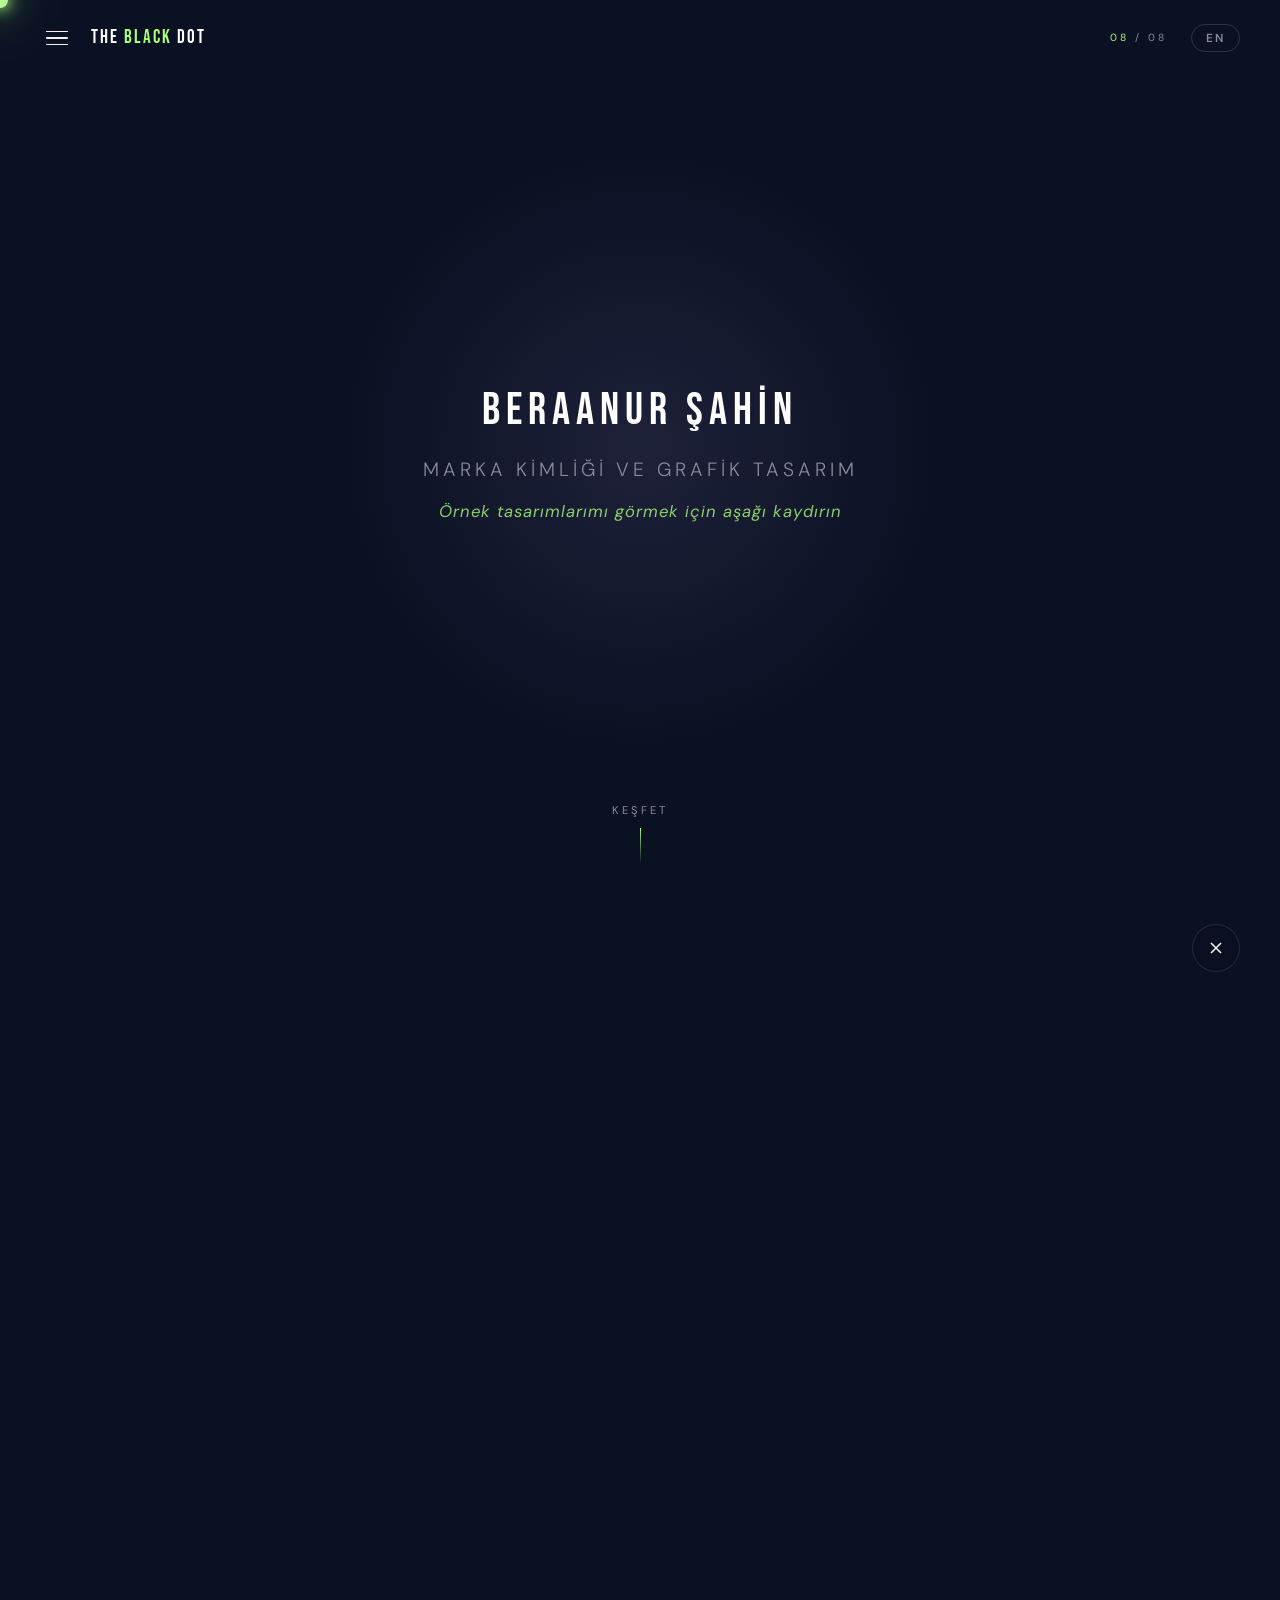
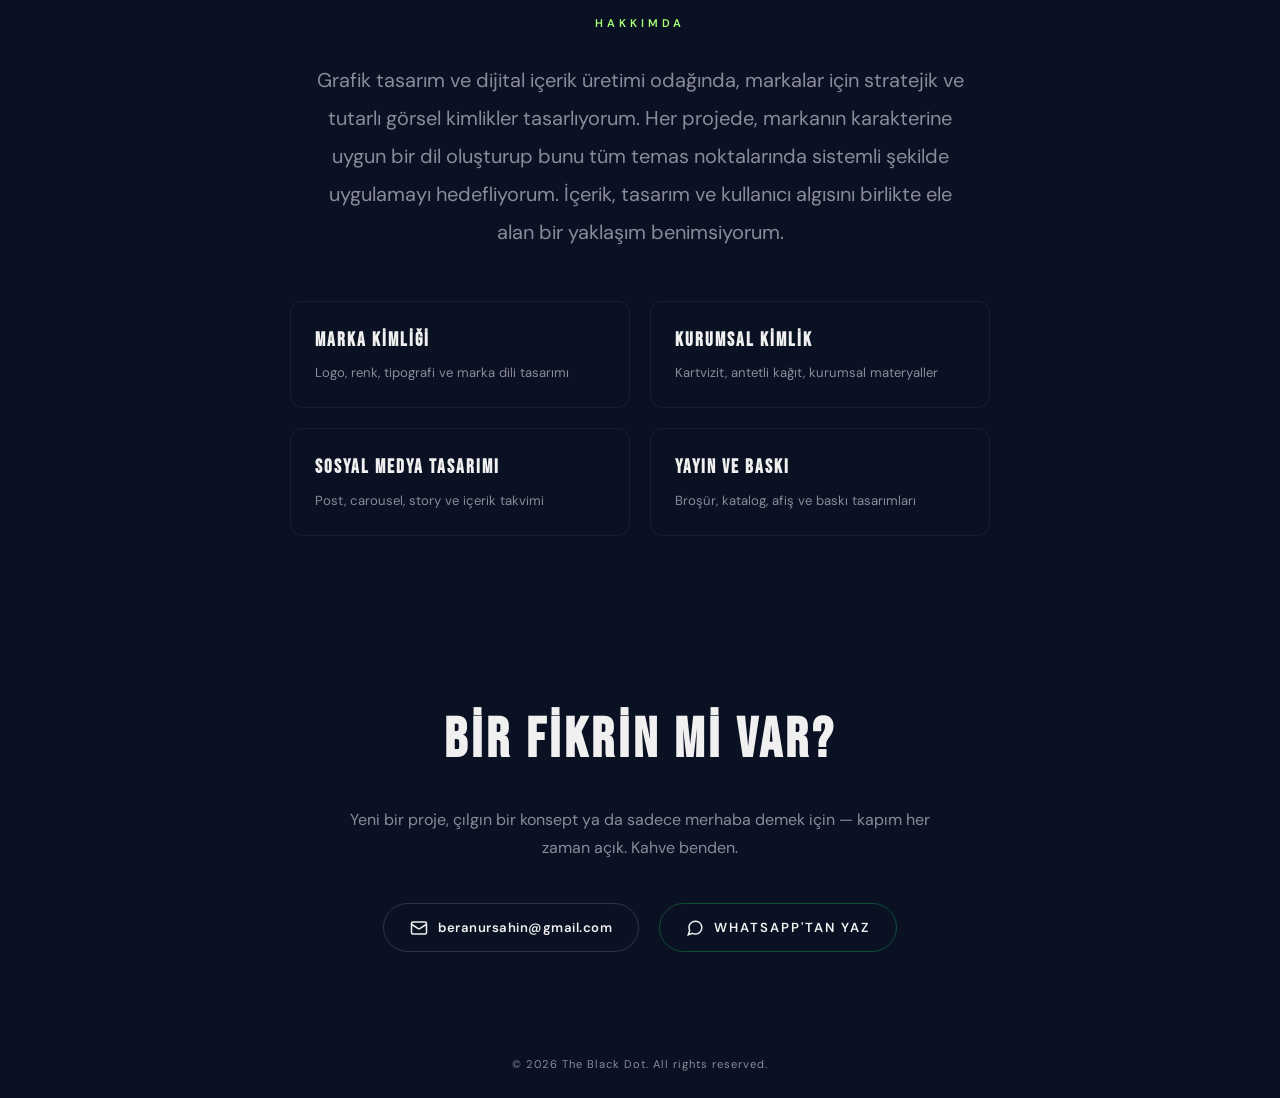
==== commit 9f883f3b: "deneme 1" ====
--- a/index.html
+++ b/index.html
@@ -60,7 +60,7 @@
     <div class="top-bar-logo" id="topBarLogo"><span style="color: #fff;">THE </span>BLACK<span style="color: #fff;"> DOT</span></div>
   </div>
   <div class="top-bar-right">
-    <div class="project-counter" id="projectCounter"><span>01</span> / 06</div>
+    <div class="project-counter" id="projectCounter"><span>01</span> / 08</div>
     <button class="lang-toggle" id="langToggle" aria-label="Change language">EN</button>
   </div>
 </nav>
@@ -81,6 +81,7 @@
           <a class="nav-sublink" onclick="navToProject(3)">The Little Black Book</a>
           <a class="nav-sublink" onclick="navToProject(4)">Parfüm Mutfağı</a>
           <a class="nav-sublink" onclick="navToProject(5)">Şarkı Kapakları</a>
+          <a class="nav-sublink" onclick="navToProject(6)">Every.Thing.About.Fermentation</a>
         </div>
       </div>
       <a class="nav-link" href="#contact" onclick="navTo('contact')" data-tr="İletişim" data-en="Contact">İletişim</a>
@@ -321,6 +322,38 @@
           </ul>
           <div class="project-palette"></div>
           <button class="explore-btn" onclick="openDetail(6)" data-tr="Projeyi keşfet" data-en="Explore project">
+            <span>Projeyi keşfet</span>
+            <svg viewBox="0 0 24 24" fill="none" stroke="currentColor" stroke-width="2"><path d="M5 12h14M12 5l7 7-7 7"/></svg>
+          </button>
+        </div>
+      </div>
+    </div>
+
+    <!-- 07: Every.Thing.About.Fermentation -->
+    <div class="project-card">
+      <div class="project-card-inner">
+        <div class="project-image-wrapper" onclick="openDetail(7)">
+          <img src="every.thing.about.fermentation/ana.png" alt="Every.Thing.About.Fermentation fermantasyon içerik tasarımı — Beraanur Şahin" loading="eager">
+          <div class="project-image-overlay"></div>
+        </div>
+        <div class="project-info">
+          <span class="project-tag" data-tr="Kişisel Proje" data-en="Personal Project">Kişisel Proje</span>
+          <h2 class="project-name">EVERY.THING.ABOUT.FERMENTATION</h2>
+          <p class="project-desc" data-tr="Fermantasyon bilimi ve kültürü üzerine kurduğum kişisel içerik markası. Tuzdan bakteriye, kahm mayasından kültürleme yöntemlerine kadar geniş bir yelpazede eğitici carousel içerikleri tasarlıyorum; koyu ve editoryal bir görsel dille bilimsel bir konuyu estetik bir anlatıya dönüştürüyorum." data-en="A personal content brand I founded around the science and culture of fermentation. I design educational carousel content spanning topics from salt and bacteria to kahm yeast and culturing methods, translating a scientific subject into an aesthetic, editorial visual language.">Fermantasyon bilimi ve kültürü üzerine kurduğum kişisel içerik markası. Tuzdan bakteriye, kahm mayasından kültürleme yöntemlerine kadar geniş bir yelpazede eğitici carousel içerikleri tasarlıyorum; koyu ve editoryal bir görsel dille bilimsel bir konuyu estetik bir anlatıya dönüştürüyorum.</p>
+          <ul class="project-work-list">
+            <li data-tr="İçerik Tasarımı" data-en="Content Design">İçerik Tasarımı</li>
+            <li data-tr="Carousel Tasarımı" data-en="Carousel Design">Carousel Tasarımı</li>
+            <li data-tr="Görsel Kimlik" data-en="Visual Identity">Görsel Kimlik</li>
+            <li data-tr="Sosyal Medya Stratejisi" data-en="Social Media Strategy">Sosyal Medya Stratejisi</li>
+          </ul>
+          <div class="project-palette">
+            <div class="palette-dot" style="background:#150F12"><span class="tooltip">#150F12</span></div>
+            <div class="palette-dot" style="background:#B39E89"><span class="tooltip">#B39E89</span></div>
+            <div class="palette-dot" style="background:#665653"><span class="tooltip">#665653</span></div>
+            <div class="palette-dot" style="background:#81738E"><span class="tooltip">#81738E</span></div>
+            <div class="palette-dot" style="background:#848C88"><span class="tooltip">#848C88</span></div>
+          </div>
+          <button class="explore-btn" onclick="openDetail(7)" data-tr="Projeyi keşfet" data-en="Explore project">
             <span>Projeyi keşfet</span>
             <svg viewBox="0 0 24 24" fill="none" stroke="currentColor" stroke-width="2"><path d="M5 12h14M12 5l7 7-7 7"/></svg>
           </button>
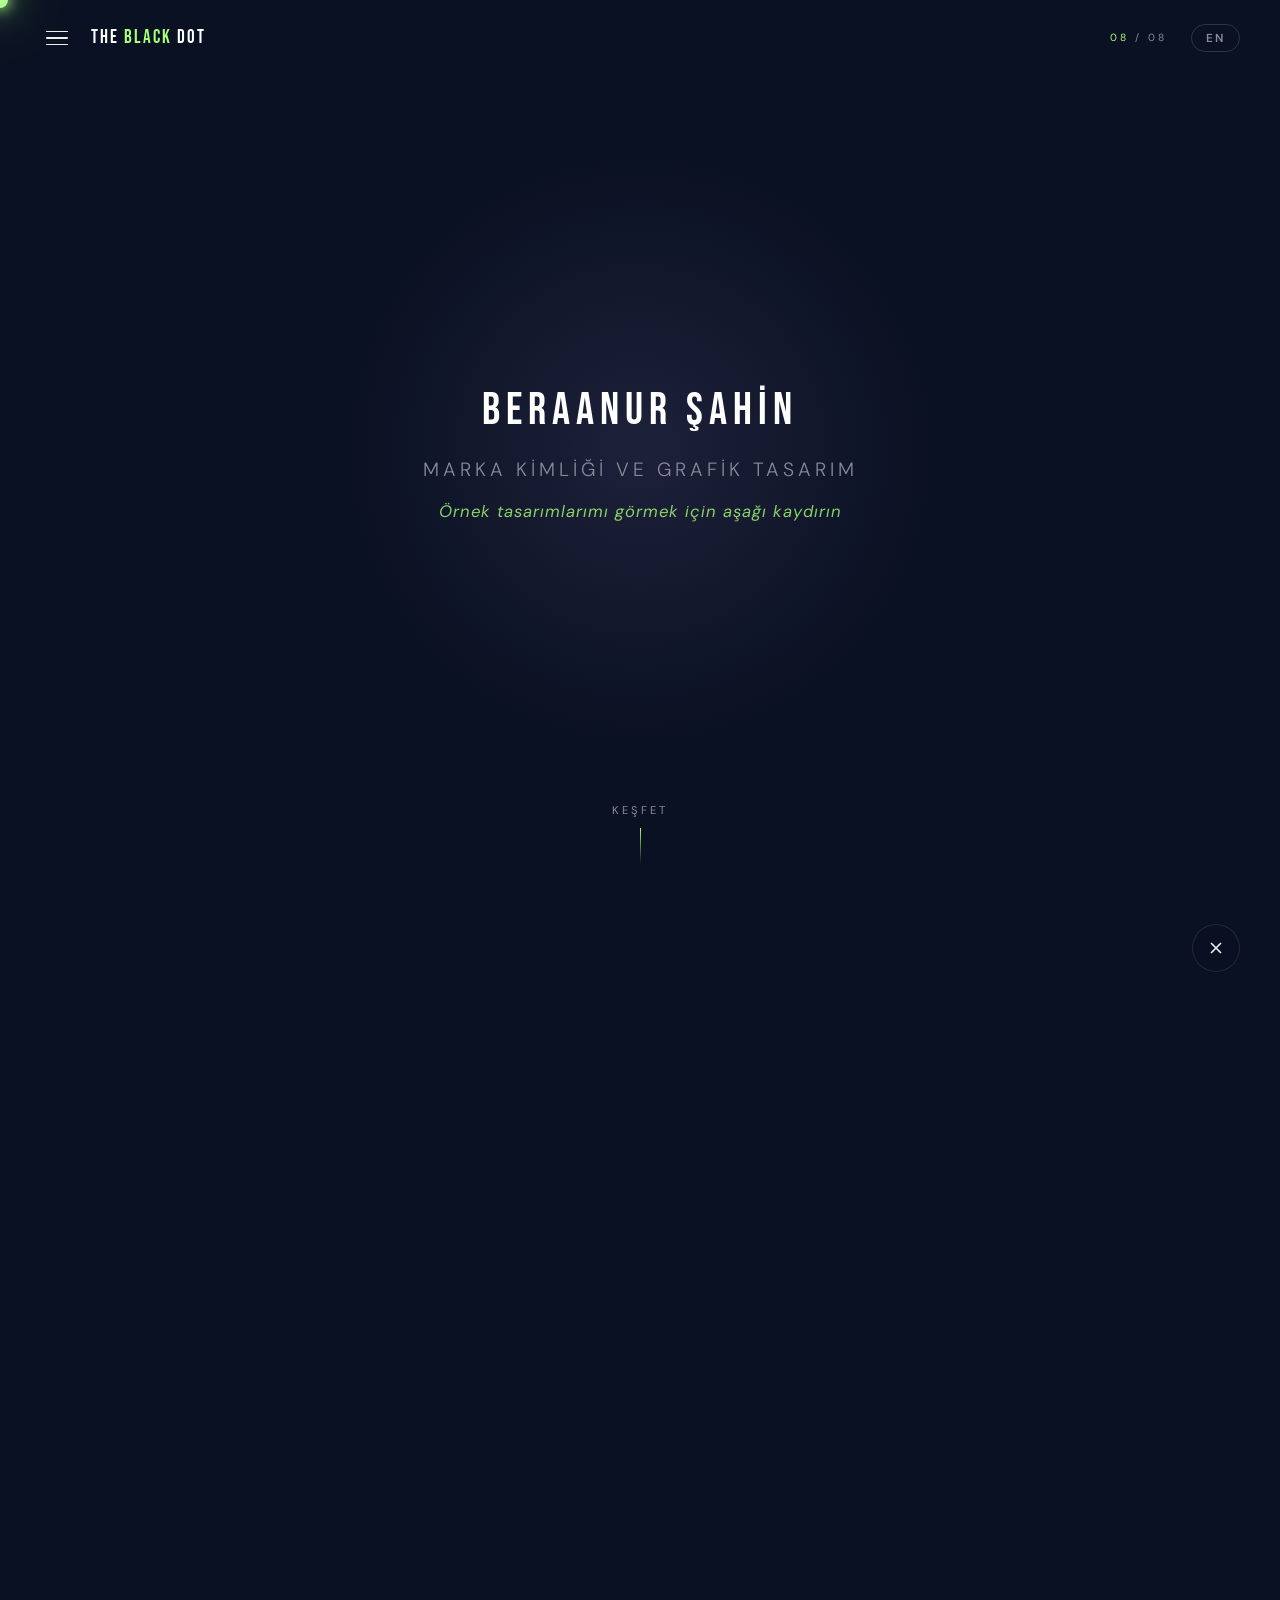
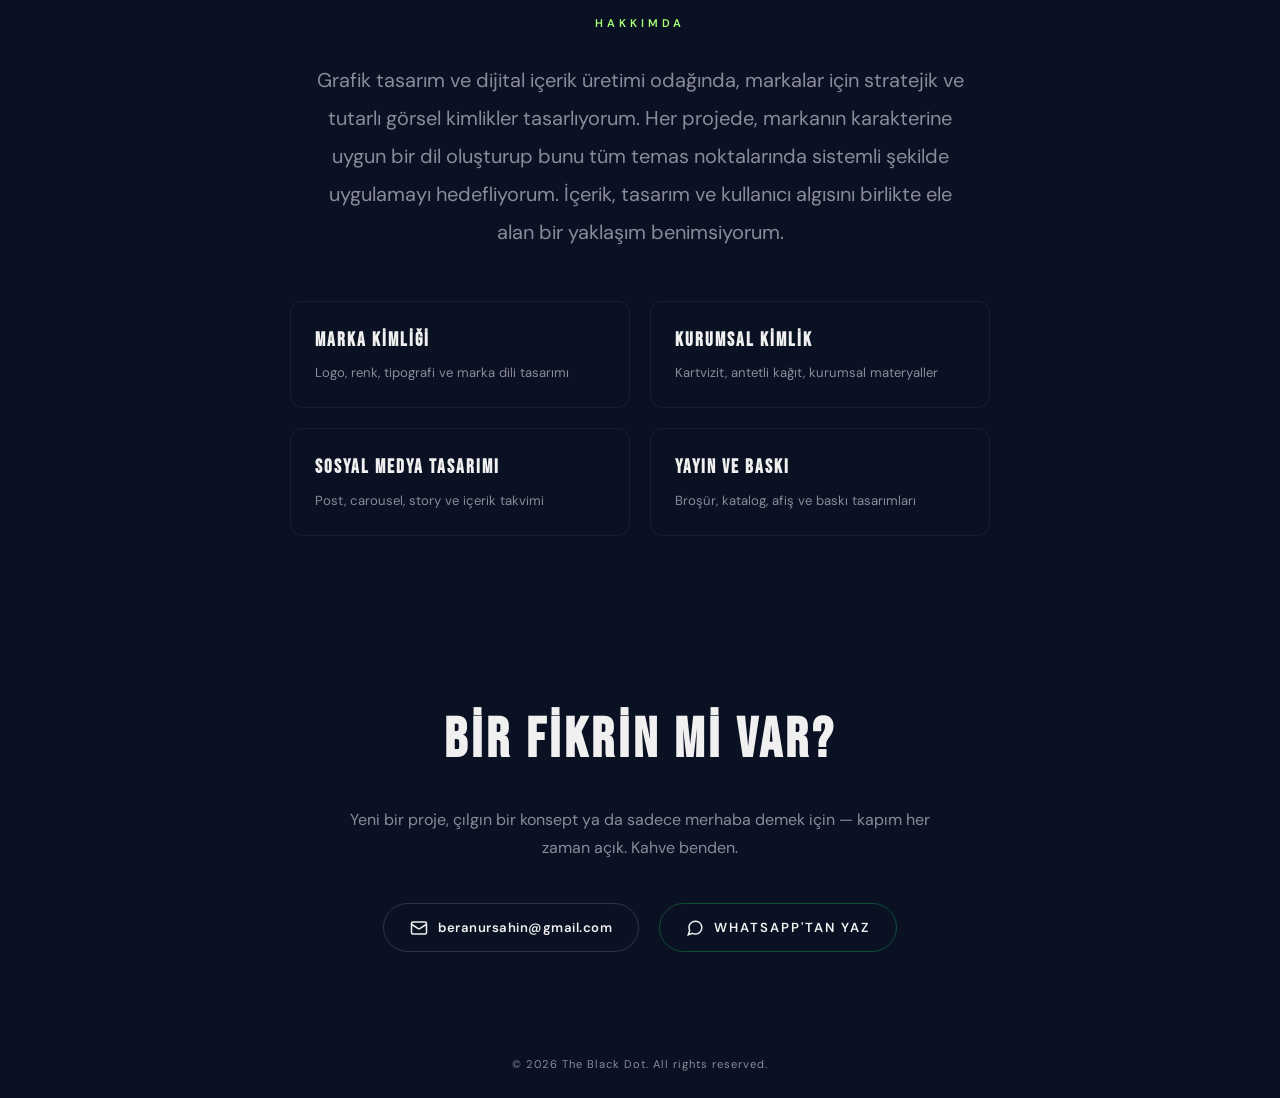
==== commit b748ab58: "deneme 2" ====
--- a/index.html
+++ b/index.html
@@ -75,13 +75,13 @@
       <div class="nav-group">
         <button class="nav-link nav-group-toggle" id="projectsToggle" data-tr="Projeler" data-en="Projects">Projeler</button>
         <div class="nav-sublinks" id="navSublinks">
-          <a class="nav-sublink" onclick="navToProject(0)">The White T-Shirt</a>
-          <a class="nav-sublink" onclick="navToProject(1)">Vortify Media</a>
-          <a class="nav-sublink" onclick="navToProject(2)">Şoför Go</a>
-          <a class="nav-sublink" onclick="navToProject(3)">The Little Black Book</a>
-          <a class="nav-sublink" onclick="navToProject(4)">Parfüm Mutfağı</a>
-          <a class="nav-sublink" onclick="navToProject(5)">Şarkı Kapakları</a>
-          <a class="nav-sublink" onclick="navToProject(6)">Every.Thing.About.Fermentation</a>
+          <a class="nav-sublink" onclick="navToProject(1)">The White T-Shirt</a>
+          <a class="nav-sublink" onclick="navToProject(2)">Vortify Media</a>
+          <a class="nav-sublink" onclick="navToProject(3)">Şoför Go</a>
+          <a class="nav-sublink" onclick="navToProject(4)">The Little Black Book</a>
+          <a class="nav-sublink" onclick="navToProject(5)">Parfüm Mutfağı</a>
+          <a class="nav-sublink" onclick="navToProject(6)">Şarkı Kapakları</a>
+          <a class="nav-sublink" onclick="navToProject(7)">Everything.About.Fermentation</a>
         </div>
       </div>
       <a class="nav-link" href="#contact" onclick="navTo('contact')" data-tr="İletişim" data-en="Contact">İletişim</a>
@@ -329,16 +329,16 @@
       </div>
     </div>
 
-    <!-- 07: Every.Thing.About.Fermentation -->
+    <!-- 07: Everything.About.Fermentation -->
     <div class="project-card">
       <div class="project-card-inner">
         <div class="project-image-wrapper" onclick="openDetail(7)">
-          <img src="every.thing.about.fermentation/ana.png" alt="Every.Thing.About.Fermentation fermantasyon içerik tasarımı — Beraanur Şahin" loading="eager">
+          <img src="every.thing.about.fermentation/ana.png" alt="Everything.About.Fermentation fermantasyon içerik tasarımı — Beraanur Şahin" loading="eager" class="cover-zoom-fermentation">
           <div class="project-image-overlay"></div>
         </div>
         <div class="project-info">
           <span class="project-tag" data-tr="Kişisel Proje" data-en="Personal Project">Kişisel Proje</span>
-          <h2 class="project-name">EVERY.THING.ABOUT.FERMENTATION</h2>
+          <h2 class="project-name">EVERYTHING.ABOUT.FERMENTATION</h2>
           <p class="project-desc" data-tr="Fermantasyon bilimi ve kültürü üzerine kurduğum kişisel içerik markası. Tuzdan bakteriye, kahm mayasından kültürleme yöntemlerine kadar geniş bir yelpazede eğitici carousel içerikleri tasarlıyorum; koyu ve editoryal bir görsel dille bilimsel bir konuyu estetik bir anlatıya dönüştürüyorum." data-en="A personal content brand I founded around the science and culture of fermentation. I design educational carousel content spanning topics from salt and bacteria to kahm yeast and culturing methods, translating a scientific subject into an aesthetic, editorial visual language.">Fermantasyon bilimi ve kültürü üzerine kurduğum kişisel içerik markası. Tuzdan bakteriye, kahm mayasından kültürleme yöntemlerine kadar geniş bir yelpazede eğitici carousel içerikleri tasarlıyorum; koyu ve editoryal bir görsel dille bilimsel bir konuyu estetik bir anlatıya dönüştürüyorum.</p>
           <ul class="project-work-list">
             <li data-tr="İçerik Tasarımı" data-en="Content Design">İçerik Tasarımı</li>
--- a/style.css
+++ b/style.css
@@ -334,6 +334,8 @@
 }
 .project-image-wrapper:hover{transform:scale(1.02)}
 .project-image-wrapper img{width:100%;height:100%;object-fit:cover}
+.project-image-wrapper img.cover-zoom-fermentation{transform:scale(1.62)}
+.project-image-wrapper:hover img.cover-zoom-fermentation{transform:scale(1.65)}
 .project-image-overlay{
   position:absolute;inset:0;
   background:linear-gradient(180deg,transparent 60%,rgba(10,17,34,0.4));
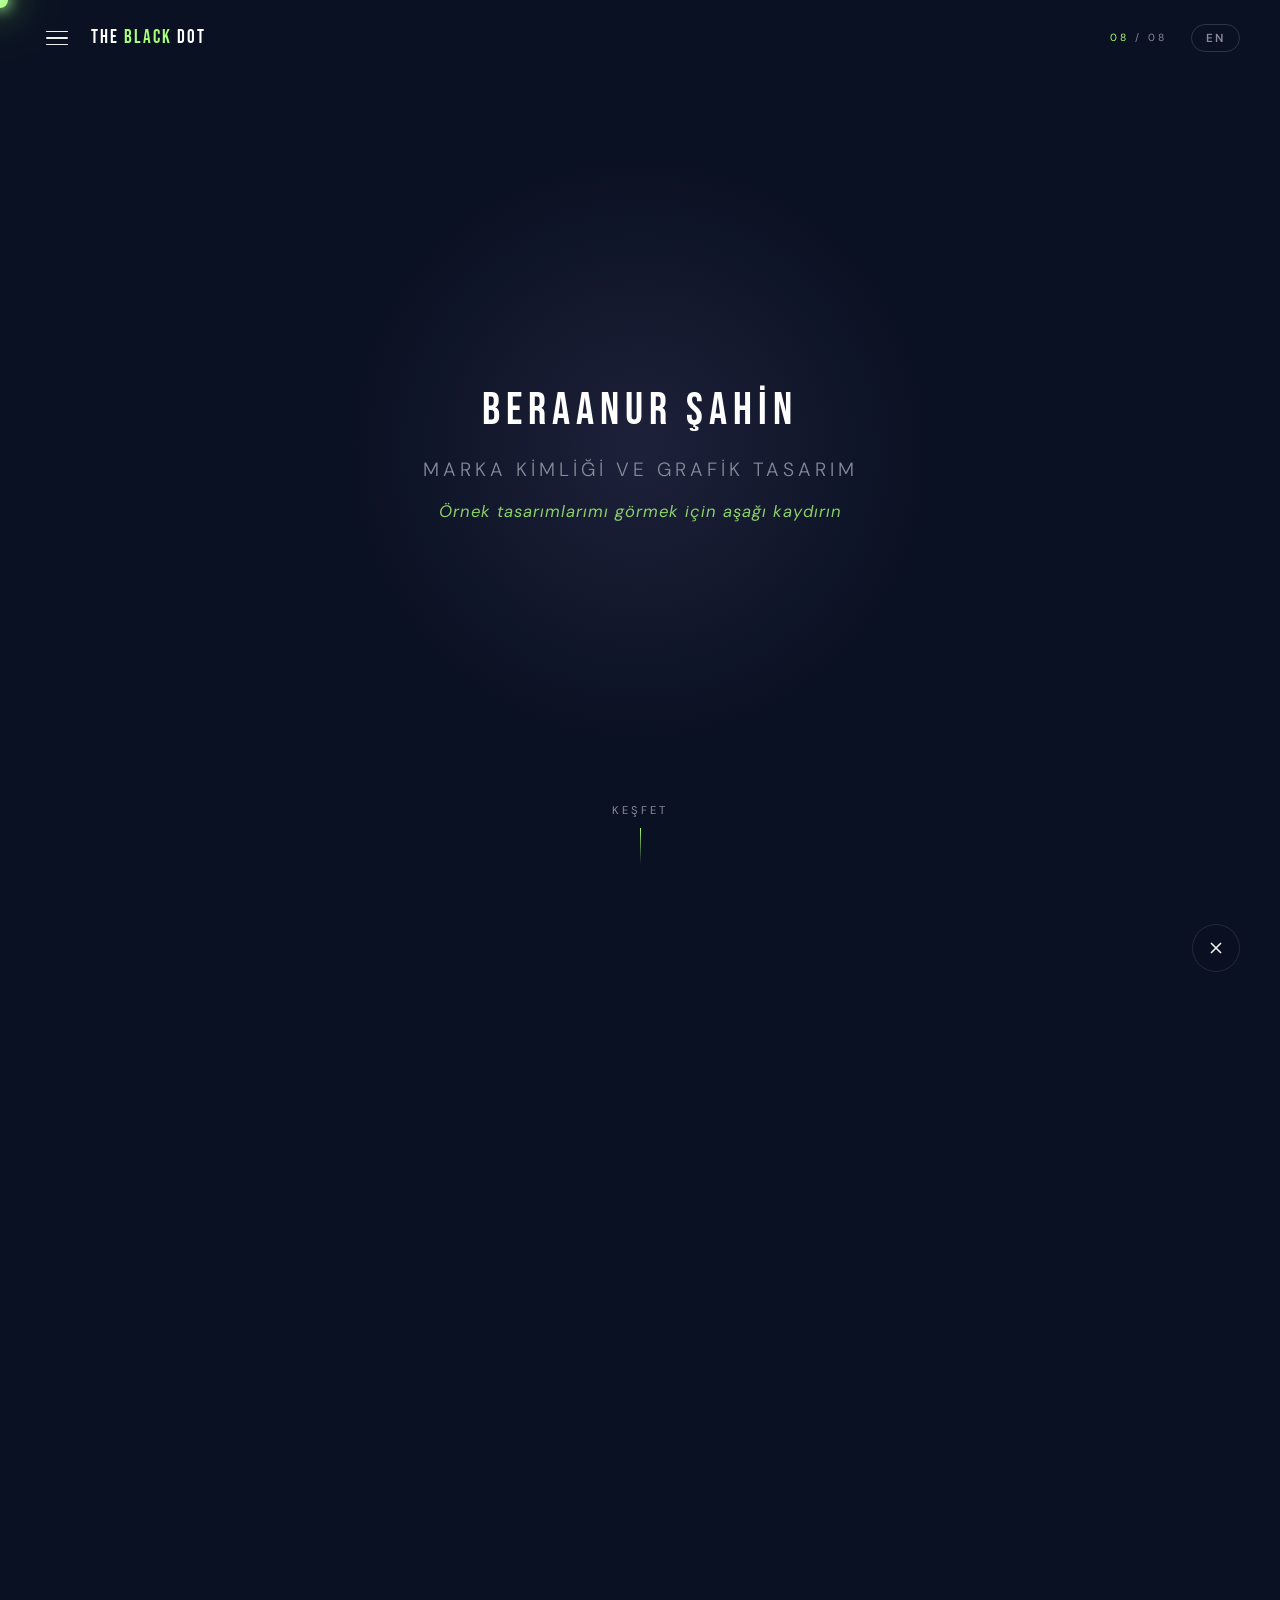
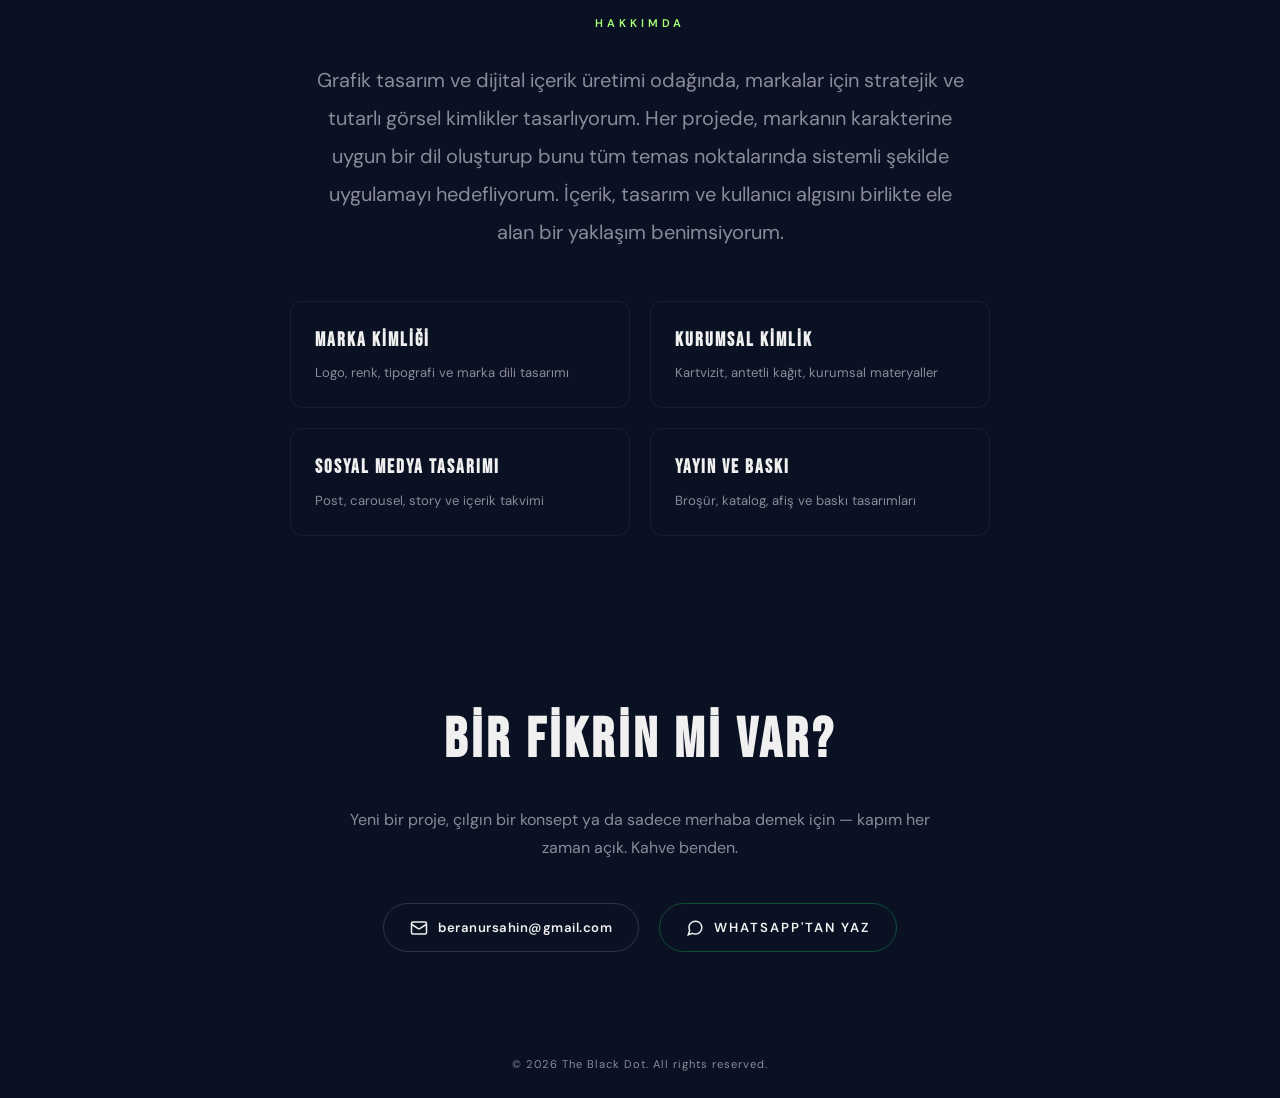
==== commit 6d548221: "Update index.html" ====
--- a/index.html
+++ b/index.html
@@ -75,13 +75,14 @@
       <div class="nav-group">
         <button class="nav-link nav-group-toggle" id="projectsToggle" data-tr="Projeler" data-en="Projects">Projeler</button>
         <div class="nav-sublinks" id="navSublinks">
-          <a class="nav-sublink" onclick="navToProject(1)">The White T-Shirt</a>
-          <a class="nav-sublink" onclick="navToProject(2)">Vortify Media</a>
-          <a class="nav-sublink" onclick="navToProject(3)">Şoför Go</a>
-          <a class="nav-sublink" onclick="navToProject(4)">The Little Black Book</a>
-          <a class="nav-sublink" onclick="navToProject(5)">Parfüm Mutfağı</a>
-          <a class="nav-sublink" onclick="navToProject(6)">Şarkı Kapakları</a>
-          <a class="nav-sublink" onclick="navToProject(7)">Everything.About.Fermentation</a>
+          <a class="nav-sublink" onclick="navToProject(0)">WALL STORY</a>
+          <a class="nav-sublink" onclick="navToProject(1)">THE WHITE T-SHIRT</a>
+          <a class="nav-sublink" onclick="navToProject(2)">VORTIFY MEDIA</a>
+          <a class="nav-sublink" onclick="navToProject(3)">ŞOFÖR GO</a>
+          <a class="nav-sublink" onclick="navToProject(4)">THE LITTLE BLACK BOOK</a>
+          <a class="nav-sublink" onclick="navToProject(5)">PARFÜM MUTFAĞI</a>
+          <a class="nav-sublink" onclick="navToProject(6)">ŞARKI KAPAKLARI</a>
+          <a class="nav-sublink" onclick="navToProject(7)">EVERYTHING.ABOUT.FERMENTATION</a>
         </div>
       </div>
       <a class="nav-link" href="#contact" onclick="navTo('contact')" data-tr="İletişim" data-en="Contact">İletişim</a>
@@ -251,7 +252,7 @@
           <div class="project-image-overlay"></div>
         </div>
         <div class="project-info">
-          <span class="project-tag" data-tr="Müşteri Projesi — Lifestyle İçerik Markası" data-en="Client Project — Lifestyle Content Brand">Müşteri Projesi — Lifestyle İçerik Markası</span>
+          <span class="project-tag" data-tr="Müşteri Projesi — LIFESTYLE İçerik Markası" data-en="Client Project — Lifestyle Content Brand">Müşteri Projesi — LIFESTYLE İçerik Markası</span>
           <h2 class="project-name">THE LITTLE BLACK BOOK</h2>
           <p class="project-desc" data-tr="Bodrum'daki seçili mekan ve deneyimleri kürate eden lifestyle içerik markası. Minimal ve rafine estetik yaklaşım." data-en="A lifestyle content brand curating select venues and experiences in Bodrum. Minimal and refined aesthetic approach.">Bodrum'daki seçili mekan ve deneyimleri kürate eden lifestyle içerik markası. Minimal ve rafine estetik yaklaşım.</p>
           <ul class="project-work-list">
@@ -333,7 +334,7 @@
     <div class="project-card">
       <div class="project-card-inner">
         <div class="project-image-wrapper" onclick="openDetail(7)">
-          <img src="every.thing.about.fermentation/ana.png" alt="Everything.About.Fermentation fermantasyon içerik tasarımı — Beraanur Şahin" loading="eager" class="cover-zoom-fermentation">
+          <img src="everything.about.fermentation/ana.jpg" alt="Everything.About.Fermentation fermantasyon içerik tasarımı — Beraanur Şahin" loading="eager" class="cover-zoom-fermentation">
           <div class="project-image-overlay"></div>
         </div>
         <div class="project-info">
--- a/style.css
+++ b/style.css
@@ -277,6 +277,16 @@
   background:linear-gradient(to bottom,var(--neon),transparent);
   animation:pulse 2s ease infinite;
 }
+@media (max-height:700px){
+  .hero-logo{width:140px;height:140px;margin-bottom:10px}
+  .hero-name{font-size:1.6rem;margin-bottom:4px}
+  .hero-subtitle{font-size:0.85rem;margin-bottom:8px}
+  .hero-quote{font-size:0.8rem}
+  .hero-scroll-hint{bottom:14px}
+}
+@media (max-height:500px){
+  .hero-scroll-hint{display:none}
+}
 @keyframes pulse{
   0%,100%{opacity:0.3;transform:scaleY(0.5)}
   50%{opacity:1;transform:scaleY(1)}
@@ -323,8 +333,8 @@
 }
 .project-card:last-child{flex:0 0 100vw}
 .project-card-inner{
-  display:grid;grid-template-columns:1fr 1fr;gap:32px;
-  width:100%;max-width:1200px;align-items:center;
+  display:grid;grid-template-columns:1fr 1fr;gap:24px;
+  width:100%;max-width:1200px;align-items:start;
 }
 
 .project-image-wrapper{
@@ -334,8 +344,6 @@
 }
 .project-image-wrapper:hover{transform:scale(1.02)}
 .project-image-wrapper img{width:100%;height:100%;object-fit:cover}
-.project-image-wrapper img.cover-zoom-fermentation{transform:scale(1.62)}
-.project-image-wrapper:hover img.cover-zoom-fermentation{transform:scale(1.65)}
 .project-image-overlay{
   position:absolute;inset:0;
   background:linear-gradient(180deg,transparent 60%,rgba(10,17,34,0.4));
@@ -343,7 +351,7 @@
 }
 
 .project-info{
-  display:flex;flex-direction:column;justify-content:center;align-items:flex-start;padding:20px 0;
+  display:flex;flex-direction:column;justify-content:flex-start;align-items:flex-start;padding:0;
 }
 .project-tag{
   font-size:0.7rem;font-weight:600;letter-spacing:3px;
@@ -383,7 +391,7 @@
   font-size:0.82rem;font-weight:600;letter-spacing:2px;
   text-transform:uppercase;color:var(--neon);padding:12px 0;
   transition:gap 0.2s ease;
-  align-self:center;
+  align-self:flex-start;
 }
 .explore-btn:hover{gap:20px}
 .explore-btn svg{width:18px;height:18px;transition:transform 0.2s ease}
@@ -599,10 +607,12 @@
 @media(max-width:1024px){
   .project-card{padding:80px 30px 40px;flex:0 0 100vw}
   .project-card-inner{grid-template-columns:1fr;gap:20px}
-  .project-image-wrapper{width:100%;height:40vh;aspect-ratio:unset;margin:0 auto}
+  .project-image-wrapper{width:100%;height:auto;aspect-ratio:unset;margin:0 auto}
+  .project-image-wrapper img{height:auto;object-fit:unset}
   .detail-header{padding:80px 30px 40px}
   .detail-tabs{padding:0 30px}
   .gallery-grid{padding:0 30px 60px}
+  .gallery-grid.carousel-grid,.gallery-grid.story-grid{padding:0 30px 60px}
 }
 @media(max-width:768px){
   .hero-brand-topleft{top:72px;left:72px;font-size:0.9rem;letter-spacing:3px}
@@ -638,6 +648,9 @@
   .detail-meta{grid-template-columns:1fr;gap:20px}
   .detail-tabs{padding:0 20px}
   .gallery-grid{grid-template-columns:repeat(2,1fr);gap:10px;padding:0 20px 40px}
+  .gallery-grid.carousel-grid,.gallery-grid.story-grid{padding:0 20px 40px}
+  .gallery-item.story-item{width:calc(33.333% - 10px)}
+  .gallery-item.carousel-item{min-width:220px}
   .about-section{padding:50px 20px 80px}
   .services-grid{grid-template-columns:1fr;max-width:400px}
   .contact-section{padding:40px 20px 60px}
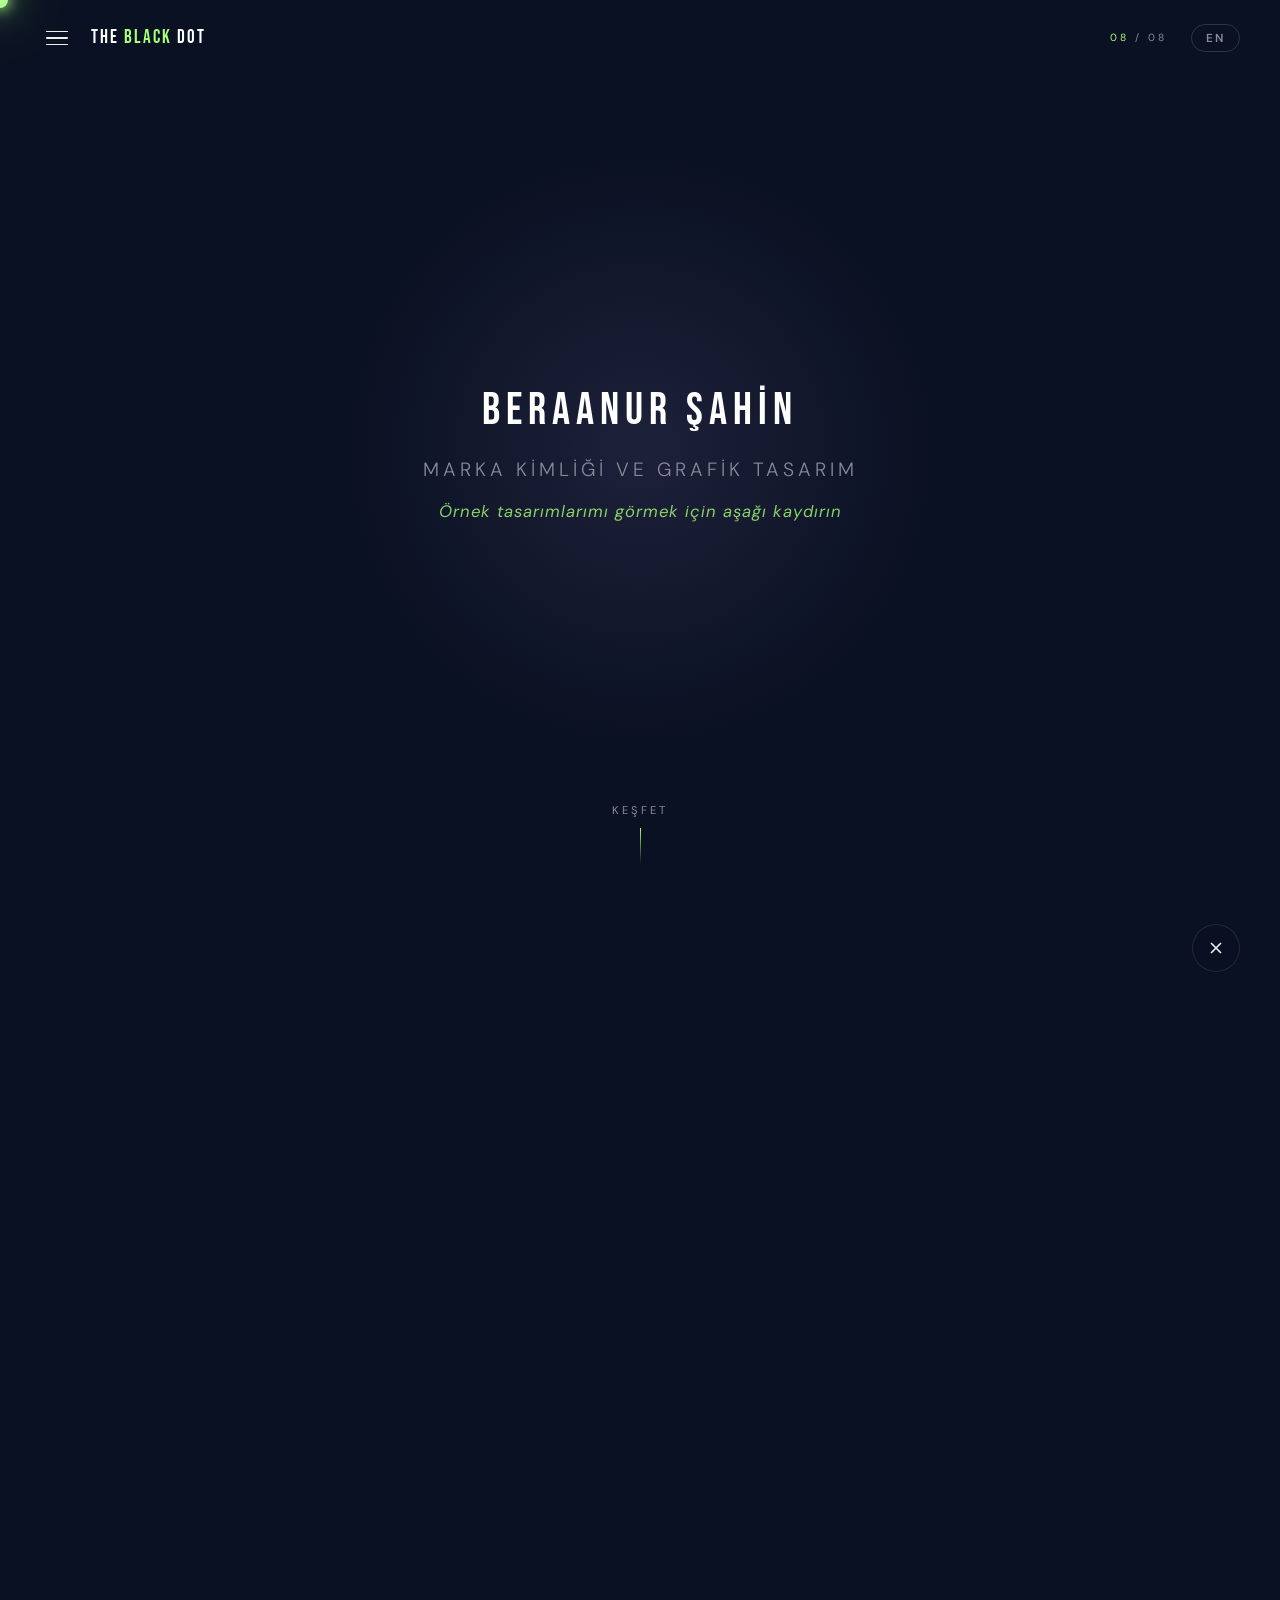
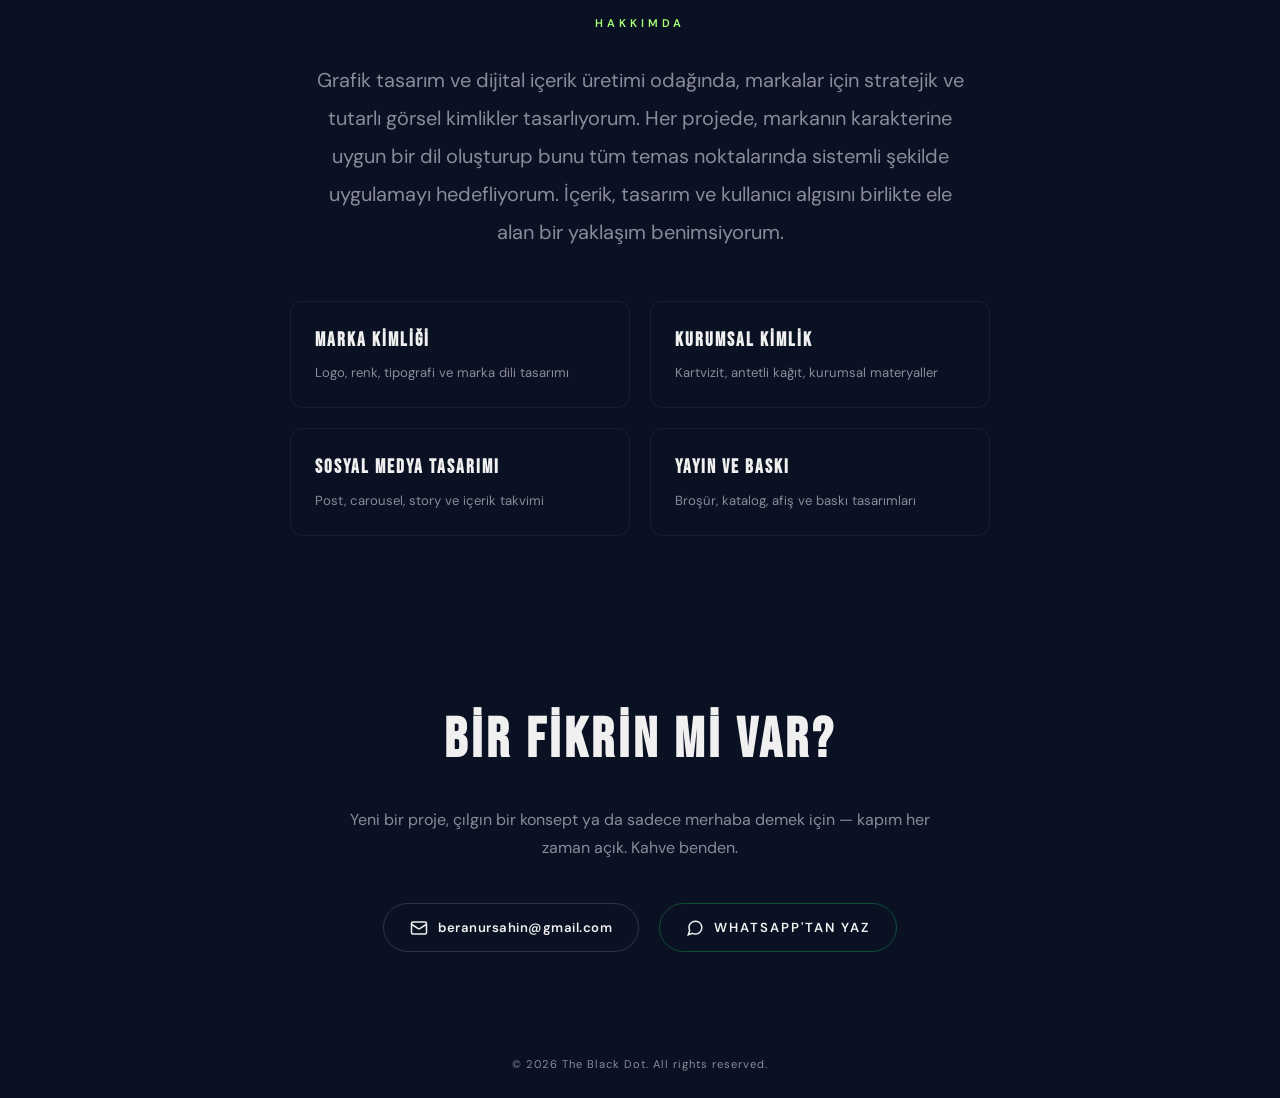
==== commit 226fa42b: "gemini" ====
--- a/index.html
+++ b/index.html
@@ -180,7 +180,7 @@
       </div>
     </div>
 
-    <!-- 02: Vortify Media -->
+    <!-- 03: Vortify Media -->
     <div class="project-card">
       <div class="project-card-inner">
         <div class="project-image-wrapper" onclick="openDetail(2)">
@@ -212,7 +212,7 @@
       </div>
     </div>
 
-    <!-- 03: Şoför Go -->
+    <!-- 04: Şoför Go -->
     <div class="project-card">
       <div class="project-card-inner">
         <div class="project-image-wrapper" onclick="openDetail(3)">
@@ -244,7 +244,7 @@
       </div>
     </div>
 
-    <!-- 04: TLBB -->
+    <!-- 05: TLBB -->
     <div class="project-card">
       <div class="project-card-inner">
         <div class="project-image-wrapper" onclick="openDetail(4)">
@@ -274,7 +274,7 @@
       </div>
     </div>
 
-    <!-- 05: Parfüm Mutfağı -->
+    <!-- 06: Parfüm Mutfağı -->
     <div class="project-card">
       <div class="project-card-inner">
         <div class="project-image-wrapper" onclick="openDetail(5)">
@@ -305,7 +305,7 @@
       </div>
     </div>
 
-    <!-- 06: Şarkı Kapakları -->
+    <!-- 07: Şarkı Kapakları -->
     <div class="project-card">
       <div class="project-card-inner">
         <div class="project-image-wrapper" onclick="openDetail(6)">
@@ -330,7 +330,7 @@
       </div>
     </div>
 
-    <!-- 07: Everything.About.Fermentation -->
+    <!-- 08: Everything.About.Fermentation -->
     <div class="project-card">
       <div class="project-card-inner">
         <div class="project-image-wrapper" onclick="openDetail(7)">
--- a/style.css
+++ b/style.css
@@ -25,13 +25,11 @@
 button{border:none;background:none;cursor:none;font-family:inherit;color:inherit}
 ul,ol{list-style:none}
 
-/* SEO: Görünmez H1 */
 .sr-only{
   position:absolute;width:1px;height:1px;
   overflow:hidden;clip:rect(0,0,0,0);white-space:nowrap;
 }
 
-/* Firefly cursor */
 .firefly{
   position:fixed;pointer-events:none;z-index:9999;
   width:16px;height:16px;border-radius:50%;
@@ -59,7 +57,7 @@
 ::-webkit-scrollbar-track{background:var(--dark)}
 ::-webkit-scrollbar-thumb{background:var(--bg);border-radius:4px}
 
-/* ===== TOP BAR ===== */
+/* TOP BAR */
 .top-bar {
   position:fixed;top:0;left:0;right:0;z-index:1000;
   display:flex;justify-content:space-between;align-items:center;
@@ -75,8 +73,8 @@
 .top-bar-left {
   display: flex;
   align-items: center;
-  gap: 15px; 
-} /* HATA BURADAYDI: Kapatma parantezi eklendi ve / işareti silindi */
+  gap: 15px;
+}
 
 .top-bar-logo {
   font-family: var(--font-h);
@@ -84,14 +82,13 @@
   letter-spacing: 2px;
   color: var(--neon);
   opacity: 1 !important;
-  display: block !important; 
-  margin: 0; /* HATA BURADAYDI: Noktalı virgül eklendi */
-  pointer-events: none; 
+  display: block !important;
+  margin: 0;
+  pointer-events: none;
 }
 .top-bar-logo.visible{opacity:1}
 .top-bar-right{display:flex;align-items:center;gap:24px}
 
-/* ===== PROJECT COUNTER ===== */
 .project-counter{
   font-size:0.65rem;letter-spacing:3px;color:var(--gray);
   opacity:0;transition:opacity 0.6s var(--ease);
@@ -100,7 +97,6 @@
 .project-counter.visible{opacity:1}
 .project-counter span{color:var(--neon)}
 
-/* ===== LANG TOGGLE ===== */
 .lang-toggle{
   font-size:0.73rem;font-weight:600;letter-spacing:2px;
   color:var(--gray);padding:5px 14px;
@@ -109,7 +105,6 @@
 }
 .lang-toggle:hover{color:var(--neon);border-color:var(--neon)}
 
-/* ===== HAMBURGER MENU ===== */
 .menu-btn{
   display:flex;flex-direction:column;justify-content:center;gap:5px;
   width:36px;height:36px;padding:6px;border-radius:8px;
@@ -126,7 +121,6 @@
 .menu-btn.open .menu-line:nth-child(2){opacity:0;transform:scaleX(0);}
 .menu-btn.open .menu-line:nth-child(3){transform:translateY(-6.5px) rotate(-45deg);}
 
-/* ===== NAV OVERLAY ===== */
 .nav-overlay{
   position:fixed;inset:0;z-index:1500;
   background:rgba(10,17,34,0.6);
@@ -136,7 +130,6 @@
 }
 .nav-overlay.open{opacity:1;pointer-events:auto;}
 
-/* ===== NAV DRAWER ===== */
 .nav-drawer{
   position:fixed;top:0;left:0;
   width:300px;height:100vh;z-index:1600;
@@ -194,7 +187,7 @@
   display:flex;flex-direction:column;overflow:hidden;
   max-height:0;transition:max-height 0.4s ease;padding-left:12px;
 }
-.nav-sublinks.open{max-height:320px;}
+.nav-sublinks.open{max-height:350px;}
 .nav-sublink{
   font-size:0.75rem;font-weight:400;letter-spacing:1.5px;
   text-transform:uppercase;color:var(--gray);
@@ -212,7 +205,7 @@
 }
 .nav-email:hover{color:var(--neon);}
 
-/* ===== HERO ===== */
+/* HERO */
 .hero{
   height:100vh;height:100dvh;display:flex;flex-direction:column;
   justify-content:center;align-items:center;
@@ -277,26 +270,12 @@
   background:linear-gradient(to bottom,var(--neon),transparent);
   animation:pulse 2s ease infinite;
 }
-@media (max-height:700px){
-  .hero-logo{width:140px;height:140px;margin-bottom:10px}
-  .hero-name{font-size:1.6rem;margin-bottom:4px}
-  .hero-subtitle{font-size:0.85rem;margin-bottom:8px}
-  .hero-quote{font-size:0.8rem}
-  .hero-scroll-hint{bottom:14px}
-}
-@media (max-height:500px){
-  .hero-scroll-hint{display:none}
-}
 @keyframes pulse{
   0%,100%{opacity:0.3;transform:scaleY(0.5)}
   50%{opacity:1;transform:scaleY(1)}
 }
 
-/* ===== HORIZONTAL SCROLL ===== */
-.horizontal-spacer{/* height set by JS */}
-
-/* GEÇİŞ DÜZELTMESİ: hero→horizontal ve horizontal→bottom ani görünüm sorunu
-   opacity transition'a delay eklendi, her iki geçiş için de yumuşatma yapıldı */
+/* HORIZONTAL SCROLL */
 .horizontal-container{
   position:fixed;top:0;left:0;width:100%;height:100vh;
   overflow:hidden;z-index:1;
@@ -311,7 +290,6 @@
 
 .horizontal-track{display:flex;height:100%;will-change:transform}
 
-/* ===== PROGRESS BAR ===== */
 .progress-bar{
   position:fixed;bottom:0;left:0;width:100%;height:3px;
   background:rgba(255,255,255,0.04);z-index:999;
@@ -324,7 +302,7 @@
   transition:width 0.1s linear;
 }
 
-/* ===== PROJECT CARDS ===== */
+/* PROJECT CARDS — TAM GENİŞLİK VE DÜZGÜN ORAN */
 .project-card{
   flex:0 0 85vw;height:100vh;
   display:flex;align-items:center;justify-content:center;
@@ -333,23 +311,30 @@
 }
 .project-card:last-child{flex:0 0 100vw}
 .project-card-inner{
-  display:grid;grid-template-columns:1fr 1fr;gap:24px;
-  width:100%;max-width:1200px;align-items:start;
+  display:grid;grid-template-columns: 1fr 1fr;gap:50px;
+  width:100%;max-width:1250px;align-items:center;
 }
 
 .project-image-wrapper{
   position:relative;border-radius:14px;overflow:hidden;
-  cursor:pointer;aspect-ratio:4/5;width:60%;
+  cursor:pointer; width:100%; aspect-ratio:4/5;
   transition:transform 0.4s var(--ease);
+  background:rgba(255,255,255,0.02);
 }
 .project-image-wrapper:hover{transform:scale(1.02)}
-.project-image-wrapper img{width:100%;height:100%;object-fit:cover}
+.project-image-wrapper img{width:100%;height:100%;object-fit:cover;display:block;}
 .project-image-overlay{
   position:absolute;inset:0;
   background:linear-gradient(180deg,transparent 60%,rgba(10,17,34,0.4));
   pointer-events:none;
 }
 
+.cover-zoom-fermentation {
+  width: 100% !important;
+  height: 100% !important;
+  object-fit: cover !important;
+}
+
 .project-info{
   display:flex;flex-direction:column;justify-content:flex-start;align-items:flex-start;padding:0;
 }
@@ -358,20 +343,20 @@
   text-transform:uppercase;color:var(--neon);margin-bottom:16px;
 }
 .project-name{
-  font-family:var(--font-h);font-size:clamp(2.2rem,4.5vw,4rem);
-  letter-spacing:3px;line-height:1.1;margin-bottom:20px;
+  font-family:var(--font-h);font-size:clamp(2.2rem,4.2vw,3.8rem);
+  letter-spacing:3px;line-height:1.1;margin-bottom:16px;
 }
 .project-desc{
-  font-size:0.95rem;color:var(--gray);line-height:1.8;
-  margin-bottom:24px;max-width:420px;
-}
-.project-work-list{display:flex;flex-wrap:wrap;gap:8px;margin-bottom:28px}
+  font-size:0.92rem;color:var(--gray);line-height:1.7;
+  margin-bottom:20px;max-width:440px;
+}
+.project-work-list{display:flex;flex-wrap:wrap;gap:8px;margin-bottom:24px}
 .project-work-list li{
   font-size:0.73rem;font-weight:500;letter-spacing:1px;
   padding:5px 13px;border:1px solid rgba(255,255,255,0.1);
   border-radius:20px;color:var(--gray);
 }
-.project-palette{display:flex;gap:10px;margin-bottom:28px}
+.project-palette{display:flex;gap:10px;margin-bottom:24px}
 .palette-dot{
   width:26px;height:26px;border-radius:50%;
   border:2px solid rgba(255,255,255,0.1);
@@ -397,7 +382,7 @@
 .explore-btn svg{width:18px;height:18px;transition:transform 0.2s ease}
 .explore-btn:hover svg{transform:translateX(4px)}
 
-/* ===== PROJECT DETAIL ===== */
+/* PROJECT DETAIL */
 .project-detail{
   position:fixed;inset:0;z-index:2000;
   background:var(--dark);overflow-y:auto;
@@ -444,7 +429,6 @@
 }
 .detail-palette-swatch:hover::after{opacity:1}
 
-/* Tabs */
 .detail-tabs{padding:0 60px;max-width:1100px;margin:0 auto 40px}
 .tabs-header{
   display:flex;gap:4px;
@@ -467,7 +451,6 @@
   to{opacity:1;transform:translateY(0)}
 }
 
-/* Gallery — 4 columns */
 .gallery-grid{
   display:grid;grid-template-columns:repeat(4,1fr);
   gap:14px;padding:0 60px 80px;max-width:1100px;margin:0 auto;
@@ -481,7 +464,6 @@
 .gallery-item img{width:100%;height:100%;object-fit:cover;transition:transform 0.4s var(--ease)}
 .gallery-item:hover img{transform:scale(1.05)}
 
-/* Carousel */
 .gallery-grid.carousel-grid{
   display:flex;gap:14px;overflow-x:auto;
   padding:0 60px 80px;max-width:1100px;margin:0 auto;
@@ -490,7 +472,6 @@
 .gallery-grid.carousel-grid::-webkit-scrollbar{display:none}
 .gallery-item.carousel-item{flex:1 1 0;min-width:0;aspect-ratio:4/5;}
 
-/* Story */
 .gallery-grid.story-grid{
   display:flex;gap:14px;overflow-x:auto;
   padding:0 60px 80px;max-width:1100px;margin:0 auto;
@@ -499,7 +480,7 @@
 .gallery-grid.story-grid::-webkit-scrollbar{display:none}
 .gallery-item.story-item{flex:0 0 auto;width:calc(25% - 11px);aspect-ratio:9/16;}
 
-/* ===== LIGHTBOX ===== */
+/* LIGHTBOX */
 .lightbox{
   position:fixed;inset:0;z-index:3000;
   background:rgba(10,17,34,0.95);backdrop-filter:blur(20px);
@@ -529,13 +510,12 @@
 .lightbox-prev{left:24px}
 .lightbox-next{right:24px}
 
-/* ===== BOTTOM SECTIONS ===== */
+/* BOTTOM SECTIONS */
 .bottom-sections{
   position:relative;z-index:2;background:var(--dark);
   padding-top:100px;
 }
 
-/* About */
 .about-section{
   padding:60px 40px 100px;max-width:800px;margin:0 auto;text-align:center;
 }
@@ -548,7 +528,6 @@
   color:var(--gray);margin:0 auto;max-width:650px;
 }
 
-/* Services */
 .services-grid{
   display:grid;grid-template-columns:repeat(2,1fr);gap:20px;
   margin-top:50px;max-width:700px;margin-left:auto;margin-right:auto;
@@ -563,7 +542,6 @@
 }
 .service-item p{font-size:0.82rem;color:var(--gray)}
 
-/* Contact */
 .contact-section{
   padding:60px 40px 80px;max-width:700px;margin:0 auto;text-align:center;
 }
@@ -583,10 +561,8 @@
 }
 .contact-link:hover{border-color:var(--neon);color:var(--neon);background:var(--neon-dim)}
 .contact-link svg{width:18px;height:18px}
-/* Email küçük harf */
 .contact-link[href^="mailto:"] span{text-transform:none;letter-spacing:0.5px}
 
-/* WhatsApp butonu — yeşil vurgu */
 .contact-link-whatsapp{
   border-color:rgba(37,211,102,0.3);
 }
@@ -596,23 +572,19 @@
   background:var(--whatsapp-dim);
 }
 
-/* Footer */
 .footer{text-align:center;padding:24px;font-size:0.7rem;color:var(--gray);letter-spacing:1px}
 
-/* ===== REVEAL ANIMATION ===== */
 .reveal{opacity:0;transform:translateY(40px);transition:opacity 1s var(--ease),transform 1s var(--ease)}
 .reveal.visible{opacity:1;transform:translateY(0)}
 
-/* ===== RESPONSIVE ===== */
+/* RESPONSIVE */
 @media(max-width:1024px){
   .project-card{padding:80px 30px 40px;flex:0 0 100vw}
-  .project-card-inner{grid-template-columns:1fr;gap:20px}
-  .project-image-wrapper{width:100%;height:auto;aspect-ratio:unset;margin:0 auto}
-  .project-image-wrapper img{height:auto;object-fit:unset}
+  .project-card-inner{grid-template-columns:1fr;gap:24px}
+  .project-image-wrapper{width:100%;max-width:460px;margin:0 auto;aspect-ratio:4/5}
   .detail-header{padding:80px 30px 40px}
   .detail-tabs{padding:0 30px}
   .gallery-grid{padding:0 30px 60px}
-  .gallery-grid.carousel-grid,.gallery-grid.story-grid{padding:0 30px 60px}
 }
 @media(max-width:768px){
   .hero-brand-topleft{top:72px;left:72px;font-size:0.9rem;letter-spacing:3px}
@@ -623,7 +595,6 @@
   .top-bar{padding:14px 20px}
   .top-bar.scrolled{padding:10px 20px}
 
-  /* Mobil: yatay scroll devre dışı → dikey liste */
   .horizontal-container{
     position:static;height:auto;overflow:visible;
     opacity:1 !important;pointer-events:auto;z-index:auto;
@@ -636,8 +607,7 @@
   }
   .project-card:last-child{border-bottom:none}
   .project-card-inner{grid-template-columns:1fr;gap:20px}
-  .project-image-wrapper{height:auto;aspect-ratio:unset;width:100%;border-radius:10px}
-  .project-image-wrapper img{height:auto;object-fit:unset}
+  .project-image-wrapper{width:100%;max-width:100%;border-radius:10px}
 
   .project-name{font-size:1.8rem}
   .project-desc{font-size:0.85rem}
@@ -664,42 +634,21 @@
   .gallery-grid{grid-template-columns:1fr}
   .top-bar-right{gap:12px}
   .lang-toggle{font-size:0.65rem;padding:4px 10px}
-  /* Story ve carousel item min genişlik */
   .gallery-item.story-item{min-width:140px;width:140px}
   .gallery-item.carousel-item{min-width:180px;flex:0 0 auto}
-  /* Lightbox nav butonları altta ortala */
   .lightbox-nav{top:auto;bottom:24px;transform:none}
   .lightbox-prev{left:calc(50% - 60px)}
   .lightbox-next{right:calc(50% - 60px)}
-  /* Detail close buton */
   .detail-close{right:16px;top:16px}
-  /* Bottom sections */
   .bottom-sections{padding-top:32px}
-  /* Gallery grid padding azalt */
   .gallery-grid.carousel-grid,.gallery-grid.story-grid{padding:0 12px 30px}
-  /* About section */
   .about-section{padding:40px 16px 60px}
-  /* Detail header */
   .detail-header{padding:60px 16px 24px}
   .detail-tabs{padding:0 16px}
   .gallery-grid{padding:0 16px 32px}
-  /* Project card daha az boşluk */
   .project-card{padding:72px 16px 36px}
   .project-name{font-size:1.5rem}
   .project-desc{font-size:0.82rem;margin-bottom:16px}
   .project-work-list{margin-bottom:16px}
   .project-palette{margin-bottom:16px}
-  /* Mobil: görselin kendi oranını koru */
-  .project-image-wrapper{aspect-ratio:unset;height:auto}
-  .project-image-wrapper img{height:auto;object-fit:unset}
-}
-@media(max-width:375px){
-  .nav-drawer{width:260px}
-  .top-bar-logo{display:none !important}
-  .gallery-item.story-item{min-width:120px;width:120px}
-}
-@media(max-height:500px) and (orientation:landscape){
-  .hero{height:auto;min-height:100vh;padding:80px 0 40px}
-  .hero-logo{width:90px;height:90px}
-  .hero-name{font-size:1.2rem}
-}
+}
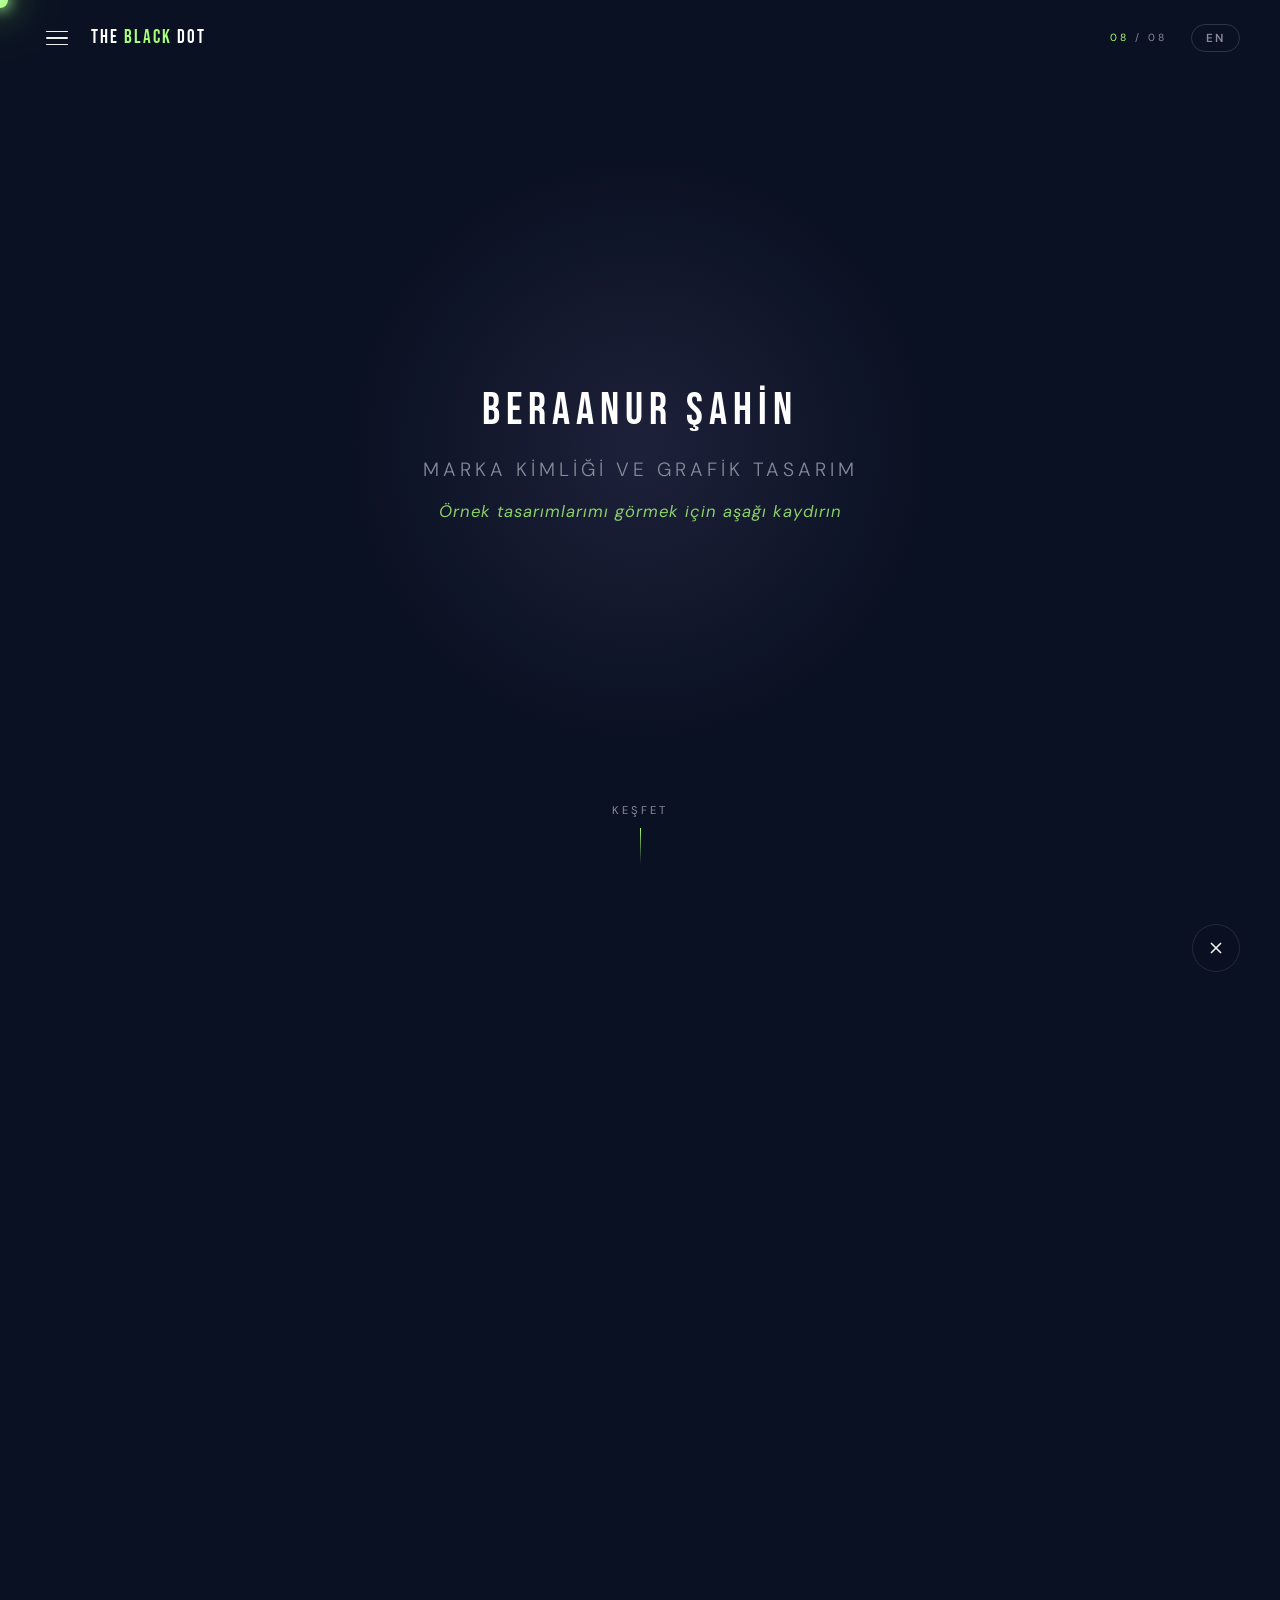
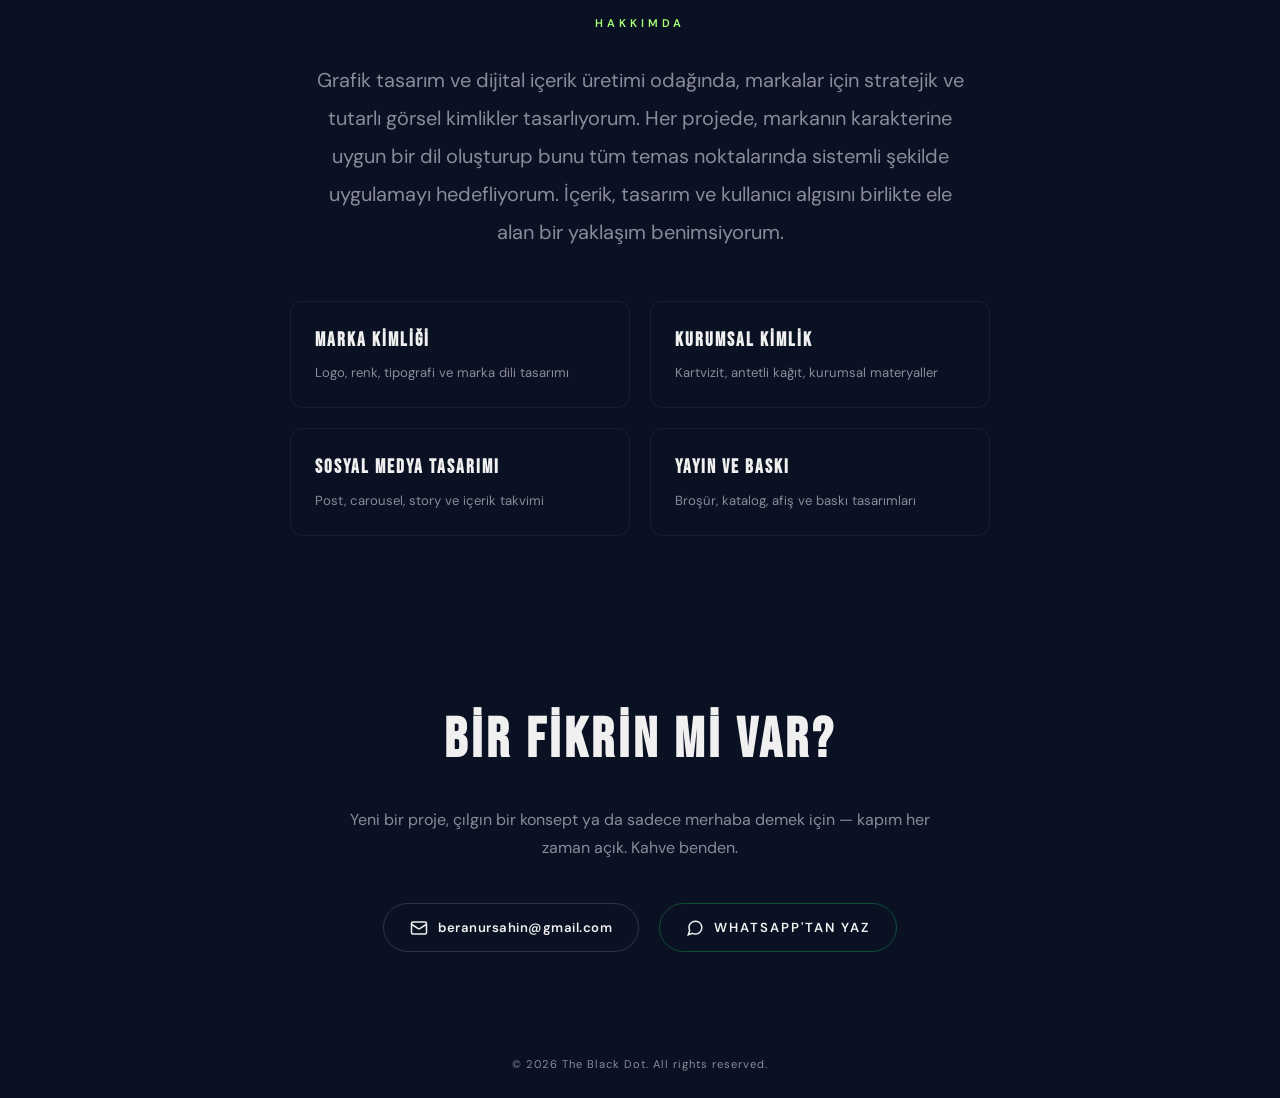
==== commit 5fc44726: "gemini iptal" ====
--- a/index.html
+++ b/index.html
@@ -180,7 +180,7 @@
       </div>
     </div>
 
-    <!-- 03: Vortify Media -->
+    <!-- 02: Vortify Media -->
     <div class="project-card">
       <div class="project-card-inner">
         <div class="project-image-wrapper" onclick="openDetail(2)">
@@ -212,7 +212,7 @@
       </div>
     </div>
 
-    <!-- 04: Şoför Go -->
+    <!-- 03: Şoför Go -->
     <div class="project-card">
       <div class="project-card-inner">
         <div class="project-image-wrapper" onclick="openDetail(3)">
@@ -244,7 +244,7 @@
       </div>
     </div>
 
-    <!-- 05: TLBB -->
+    <!-- 04: TLBB -->
     <div class="project-card">
       <div class="project-card-inner">
         <div class="project-image-wrapper" onclick="openDetail(4)">
@@ -274,7 +274,7 @@
       </div>
     </div>
 
-    <!-- 06: Parfüm Mutfağı -->
+    <!-- 05: Parfüm Mutfağı -->
     <div class="project-card">
       <div class="project-card-inner">
         <div class="project-image-wrapper" onclick="openDetail(5)">
@@ -305,7 +305,7 @@
       </div>
     </div>
 
-    <!-- 07: Şarkı Kapakları -->
+    <!-- 06: Şarkı Kapakları -->
     <div class="project-card">
       <div class="project-card-inner">
         <div class="project-image-wrapper" onclick="openDetail(6)">
@@ -330,7 +330,7 @@
       </div>
     </div>
 
-    <!-- 08: Everything.About.Fermentation -->
+    <!-- 07: Everything.About.Fermentation -->
     <div class="project-card">
       <div class="project-card-inner">
         <div class="project-image-wrapper" onclick="openDetail(7)">
--- a/style.css
+++ b/style.css
@@ -25,11 +25,13 @@
 button{border:none;background:none;cursor:none;font-family:inherit;color:inherit}
 ul,ol{list-style:none}
 
+/* SEO: Görünmez H1 */
 .sr-only{
   position:absolute;width:1px;height:1px;
   overflow:hidden;clip:rect(0,0,0,0);white-space:nowrap;
 }
 
+/* Firefly cursor */
 .firefly{
   position:fixed;pointer-events:none;z-index:9999;
   width:16px;height:16px;border-radius:50%;
@@ -57,7 +59,7 @@
 ::-webkit-scrollbar-track{background:var(--dark)}
 ::-webkit-scrollbar-thumb{background:var(--bg);border-radius:4px}
 
-/* TOP BAR */
+/* ===== TOP BAR ===== */
 .top-bar {
   position:fixed;top:0;left:0;right:0;z-index:1000;
   display:flex;justify-content:space-between;align-items:center;
@@ -73,8 +75,8 @@
 .top-bar-left {
   display: flex;
   align-items: center;
-  gap: 15px;
-}
+  gap: 15px; 
+} /* HATA BURADAYDI: Kapatma parantezi eklendi ve / işareti silindi */
 
 .top-bar-logo {
   font-family: var(--font-h);
@@ -82,13 +84,14 @@
   letter-spacing: 2px;
   color: var(--neon);
   opacity: 1 !important;
-  display: block !important;
-  margin: 0;
-  pointer-events: none;
+  display: block !important; 
+  margin: 0; /* HATA BURADAYDI: Noktalı virgül eklendi */
+  pointer-events: none; 
 }
 .top-bar-logo.visible{opacity:1}
 .top-bar-right{display:flex;align-items:center;gap:24px}
 
+/* ===== PROJECT COUNTER ===== */
 .project-counter{
   font-size:0.65rem;letter-spacing:3px;color:var(--gray);
   opacity:0;transition:opacity 0.6s var(--ease);
@@ -97,6 +100,7 @@
 .project-counter.visible{opacity:1}
 .project-counter span{color:var(--neon)}
 
+/* ===== LANG TOGGLE ===== */
 .lang-toggle{
   font-size:0.73rem;font-weight:600;letter-spacing:2px;
   color:var(--gray);padding:5px 14px;
@@ -105,6 +109,7 @@
 }
 .lang-toggle:hover{color:var(--neon);border-color:var(--neon)}
 
+/* ===== HAMBURGER MENU ===== */
 .menu-btn{
   display:flex;flex-direction:column;justify-content:center;gap:5px;
   width:36px;height:36px;padding:6px;border-radius:8px;
@@ -121,6 +126,7 @@
 .menu-btn.open .menu-line:nth-child(2){opacity:0;transform:scaleX(0);}
 .menu-btn.open .menu-line:nth-child(3){transform:translateY(-6.5px) rotate(-45deg);}
 
+/* ===== NAV OVERLAY ===== */
 .nav-overlay{
   position:fixed;inset:0;z-index:1500;
   background:rgba(10,17,34,0.6);
@@ -130,6 +136,7 @@
 }
 .nav-overlay.open{opacity:1;pointer-events:auto;}
 
+/* ===== NAV DRAWER ===== */
 .nav-drawer{
   position:fixed;top:0;left:0;
   width:300px;height:100vh;z-index:1600;
@@ -187,7 +194,7 @@
   display:flex;flex-direction:column;overflow:hidden;
   max-height:0;transition:max-height 0.4s ease;padding-left:12px;
 }
-.nav-sublinks.open{max-height:350px;}
+.nav-sublinks.open{max-height:320px;}
 .nav-sublink{
   font-size:0.75rem;font-weight:400;letter-spacing:1.5px;
   text-transform:uppercase;color:var(--gray);
@@ -205,7 +212,7 @@
 }
 .nav-email:hover{color:var(--neon);}
 
-/* HERO */
+/* ===== HERO ===== */
 .hero{
   height:100vh;height:100dvh;display:flex;flex-direction:column;
   justify-content:center;align-items:center;
@@ -270,12 +277,26 @@
   background:linear-gradient(to bottom,var(--neon),transparent);
   animation:pulse 2s ease infinite;
 }
+@media (max-height:700px){
+  .hero-logo{width:140px;height:140px;margin-bottom:10px}
+  .hero-name{font-size:1.6rem;margin-bottom:4px}
+  .hero-subtitle{font-size:0.85rem;margin-bottom:8px}
+  .hero-quote{font-size:0.8rem}
+  .hero-scroll-hint{bottom:14px}
+}
+@media (max-height:500px){
+  .hero-scroll-hint{display:none}
+}
 @keyframes pulse{
   0%,100%{opacity:0.3;transform:scaleY(0.5)}
   50%{opacity:1;transform:scaleY(1)}
 }
 
-/* HORIZONTAL SCROLL */
+/* ===== HORIZONTAL SCROLL ===== */
+.horizontal-spacer{/* height set by JS */}
+
+/* GEÇİŞ DÜZELTMESİ: hero→horizontal ve horizontal→bottom ani görünüm sorunu
+   opacity transition'a delay eklendi, her iki geçiş için de yumuşatma yapıldı */
 .horizontal-container{
   position:fixed;top:0;left:0;width:100%;height:100vh;
   overflow:hidden;z-index:1;
@@ -290,6 +311,7 @@
 
 .horizontal-track{display:flex;height:100%;will-change:transform}
 
+/* ===== PROGRESS BAR ===== */
 .progress-bar{
   position:fixed;bottom:0;left:0;width:100%;height:3px;
   background:rgba(255,255,255,0.04);z-index:999;
@@ -302,7 +324,7 @@
   transition:width 0.1s linear;
 }
 
-/* PROJECT CARDS — TAM GENİŞLİK VE DÜZGÜN ORAN */
+/* ===== PROJECT CARDS ===== */
 .project-card{
   flex:0 0 85vw;height:100vh;
   display:flex;align-items:center;justify-content:center;
@@ -311,30 +333,23 @@
 }
 .project-card:last-child{flex:0 0 100vw}
 .project-card-inner{
-  display:grid;grid-template-columns: 1fr 1fr;gap:50px;
-  width:100%;max-width:1250px;align-items:center;
+  display:grid;grid-template-columns:1fr 1fr;gap:24px;
+  width:100%;max-width:1200px;align-items:start;
 }
 
 .project-image-wrapper{
   position:relative;border-radius:14px;overflow:hidden;
-  cursor:pointer; width:100%; aspect-ratio:4/5;
+  cursor:pointer;aspect-ratio:4/5;width:60%;
   transition:transform 0.4s var(--ease);
-  background:rgba(255,255,255,0.02);
 }
 .project-image-wrapper:hover{transform:scale(1.02)}
-.project-image-wrapper img{width:100%;height:100%;object-fit:cover;display:block;}
+.project-image-wrapper img{width:100%;height:100%;object-fit:cover}
 .project-image-overlay{
   position:absolute;inset:0;
   background:linear-gradient(180deg,transparent 60%,rgba(10,17,34,0.4));
   pointer-events:none;
 }
 
-.cover-zoom-fermentation {
-  width: 100% !important;
-  height: 100% !important;
-  object-fit: cover !important;
-}
-
 .project-info{
   display:flex;flex-direction:column;justify-content:flex-start;align-items:flex-start;padding:0;
 }
@@ -343,20 +358,20 @@
   text-transform:uppercase;color:var(--neon);margin-bottom:16px;
 }
 .project-name{
-  font-family:var(--font-h);font-size:clamp(2.2rem,4.2vw,3.8rem);
-  letter-spacing:3px;line-height:1.1;margin-bottom:16px;
+  font-family:var(--font-h);font-size:clamp(2.2rem,4.5vw,4rem);
+  letter-spacing:3px;line-height:1.1;margin-bottom:20px;
 }
 .project-desc{
-  font-size:0.92rem;color:var(--gray);line-height:1.7;
-  margin-bottom:20px;max-width:440px;
-}
-.project-work-list{display:flex;flex-wrap:wrap;gap:8px;margin-bottom:24px}
+  font-size:0.95rem;color:var(--gray);line-height:1.8;
+  margin-bottom:24px;max-width:420px;
+}
+.project-work-list{display:flex;flex-wrap:wrap;gap:8px;margin-bottom:28px}
 .project-work-list li{
   font-size:0.73rem;font-weight:500;letter-spacing:1px;
   padding:5px 13px;border:1px solid rgba(255,255,255,0.1);
   border-radius:20px;color:var(--gray);
 }
-.project-palette{display:flex;gap:10px;margin-bottom:24px}
+.project-palette{display:flex;gap:10px;margin-bottom:28px}
 .palette-dot{
   width:26px;height:26px;border-radius:50%;
   border:2px solid rgba(255,255,255,0.1);
@@ -382,7 +397,7 @@
 .explore-btn svg{width:18px;height:18px;transition:transform 0.2s ease}
 .explore-btn:hover svg{transform:translateX(4px)}
 
-/* PROJECT DETAIL */
+/* ===== PROJECT DETAIL ===== */
 .project-detail{
   position:fixed;inset:0;z-index:2000;
   background:var(--dark);overflow-y:auto;
@@ -429,6 +444,7 @@
 }
 .detail-palette-swatch:hover::after{opacity:1}
 
+/* Tabs */
 .detail-tabs{padding:0 60px;max-width:1100px;margin:0 auto 40px}
 .tabs-header{
   display:flex;gap:4px;
@@ -451,6 +467,7 @@
   to{opacity:1;transform:translateY(0)}
 }
 
+/* Gallery — 4 columns */
 .gallery-grid{
   display:grid;grid-template-columns:repeat(4,1fr);
   gap:14px;padding:0 60px 80px;max-width:1100px;margin:0 auto;
@@ -464,6 +481,7 @@
 .gallery-item img{width:100%;height:100%;object-fit:cover;transition:transform 0.4s var(--ease)}
 .gallery-item:hover img{transform:scale(1.05)}
 
+/* Carousel */
 .gallery-grid.carousel-grid{
   display:flex;gap:14px;overflow-x:auto;
   padding:0 60px 80px;max-width:1100px;margin:0 auto;
@@ -472,6 +490,7 @@
 .gallery-grid.carousel-grid::-webkit-scrollbar{display:none}
 .gallery-item.carousel-item{flex:1 1 0;min-width:0;aspect-ratio:4/5;}
 
+/* Story */
 .gallery-grid.story-grid{
   display:flex;gap:14px;overflow-x:auto;
   padding:0 60px 80px;max-width:1100px;margin:0 auto;
@@ -480,7 +499,7 @@
 .gallery-grid.story-grid::-webkit-scrollbar{display:none}
 .gallery-item.story-item{flex:0 0 auto;width:calc(25% - 11px);aspect-ratio:9/16;}
 
-/* LIGHTBOX */
+/* ===== LIGHTBOX ===== */
 .lightbox{
   position:fixed;inset:0;z-index:3000;
   background:rgba(10,17,34,0.95);backdrop-filter:blur(20px);
@@ -510,12 +529,13 @@
 .lightbox-prev{left:24px}
 .lightbox-next{right:24px}
 
-/* BOTTOM SECTIONS */
+/* ===== BOTTOM SECTIONS ===== */
 .bottom-sections{
   position:relative;z-index:2;background:var(--dark);
   padding-top:100px;
 }
 
+/* About */
 .about-section{
   padding:60px 40px 100px;max-width:800px;margin:0 auto;text-align:center;
 }
@@ -528,6 +548,7 @@
   color:var(--gray);margin:0 auto;max-width:650px;
 }
 
+/* Services */
 .services-grid{
   display:grid;grid-template-columns:repeat(2,1fr);gap:20px;
   margin-top:50px;max-width:700px;margin-left:auto;margin-right:auto;
@@ -542,6 +563,7 @@
 }
 .service-item p{font-size:0.82rem;color:var(--gray)}
 
+/* Contact */
 .contact-section{
   padding:60px 40px 80px;max-width:700px;margin:0 auto;text-align:center;
 }
@@ -561,8 +583,10 @@
 }
 .contact-link:hover{border-color:var(--neon);color:var(--neon);background:var(--neon-dim)}
 .contact-link svg{width:18px;height:18px}
+/* Email küçük harf */
 .contact-link[href^="mailto:"] span{text-transform:none;letter-spacing:0.5px}
 
+/* WhatsApp butonu — yeşil vurgu */
 .contact-link-whatsapp{
   border-color:rgba(37,211,102,0.3);
 }
@@ -572,19 +596,23 @@
   background:var(--whatsapp-dim);
 }
 
+/* Footer */
 .footer{text-align:center;padding:24px;font-size:0.7rem;color:var(--gray);letter-spacing:1px}
 
+/* ===== REVEAL ANIMATION ===== */
 .reveal{opacity:0;transform:translateY(40px);transition:opacity 1s var(--ease),transform 1s var(--ease)}
 .reveal.visible{opacity:1;transform:translateY(0)}
 
-/* RESPONSIVE */
+/* ===== RESPONSIVE ===== */
 @media(max-width:1024px){
   .project-card{padding:80px 30px 40px;flex:0 0 100vw}
-  .project-card-inner{grid-template-columns:1fr;gap:24px}
-  .project-image-wrapper{width:100%;max-width:460px;margin:0 auto;aspect-ratio:4/5}
+  .project-card-inner{grid-template-columns:1fr;gap:20px}
+  .project-image-wrapper{width:100%;height:auto;aspect-ratio:unset;margin:0 auto}
+  .project-image-wrapper img{height:auto;object-fit:unset}
   .detail-header{padding:80px 30px 40px}
   .detail-tabs{padding:0 30px}
   .gallery-grid{padding:0 30px 60px}
+  .gallery-grid.carousel-grid,.gallery-grid.story-grid{padding:0 30px 60px}
 }
 @media(max-width:768px){
   .hero-brand-topleft{top:72px;left:72px;font-size:0.9rem;letter-spacing:3px}
@@ -595,6 +623,7 @@
   .top-bar{padding:14px 20px}
   .top-bar.scrolled{padding:10px 20px}
 
+  /* Mobil: yatay scroll devre dışı → dikey liste */
   .horizontal-container{
     position:static;height:auto;overflow:visible;
     opacity:1 !important;pointer-events:auto;z-index:auto;
@@ -607,7 +636,8 @@
   }
   .project-card:last-child{border-bottom:none}
   .project-card-inner{grid-template-columns:1fr;gap:20px}
-  .project-image-wrapper{width:100%;max-width:100%;border-radius:10px}
+  .project-image-wrapper{height:auto;aspect-ratio:unset;width:100%;border-radius:10px}
+  .project-image-wrapper img{height:auto;object-fit:unset}
 
   .project-name{font-size:1.8rem}
   .project-desc{font-size:0.85rem}
@@ -634,21 +664,42 @@
   .gallery-grid{grid-template-columns:1fr}
   .top-bar-right{gap:12px}
   .lang-toggle{font-size:0.65rem;padding:4px 10px}
+  /* Story ve carousel item min genişlik */
   .gallery-item.story-item{min-width:140px;width:140px}
   .gallery-item.carousel-item{min-width:180px;flex:0 0 auto}
+  /* Lightbox nav butonları altta ortala */
   .lightbox-nav{top:auto;bottom:24px;transform:none}
   .lightbox-prev{left:calc(50% - 60px)}
   .lightbox-next{right:calc(50% - 60px)}
+  /* Detail close buton */
   .detail-close{right:16px;top:16px}
+  /* Bottom sections */
   .bottom-sections{padding-top:32px}
+  /* Gallery grid padding azalt */
   .gallery-grid.carousel-grid,.gallery-grid.story-grid{padding:0 12px 30px}
+  /* About section */
   .about-section{padding:40px 16px 60px}
+  /* Detail header */
   .detail-header{padding:60px 16px 24px}
   .detail-tabs{padding:0 16px}
   .gallery-grid{padding:0 16px 32px}
+  /* Project card daha az boşluk */
   .project-card{padding:72px 16px 36px}
   .project-name{font-size:1.5rem}
   .project-desc{font-size:0.82rem;margin-bottom:16px}
   .project-work-list{margin-bottom:16px}
   .project-palette{margin-bottom:16px}
-}+  /* Mobil: görselin kendi oranını koru */
+  .project-image-wrapper{aspect-ratio:unset;height:auto}
+  .project-image-wrapper img{height:auto;object-fit:unset}
+}
+@media(max-width:375px){
+  .nav-drawer{width:260px}
+  .top-bar-logo{display:none !important}
+  .gallery-item.story-item{min-width:120px;width:120px}
+}
+@media(max-height:500px) and (orientation:landscape){
+  .hero{height:auto;min-height:100vh;padding:80px 0 40px}
+  .hero-logo{width:90px;height:90px}
+  .hero-name{font-size:1.2rem}
+}
